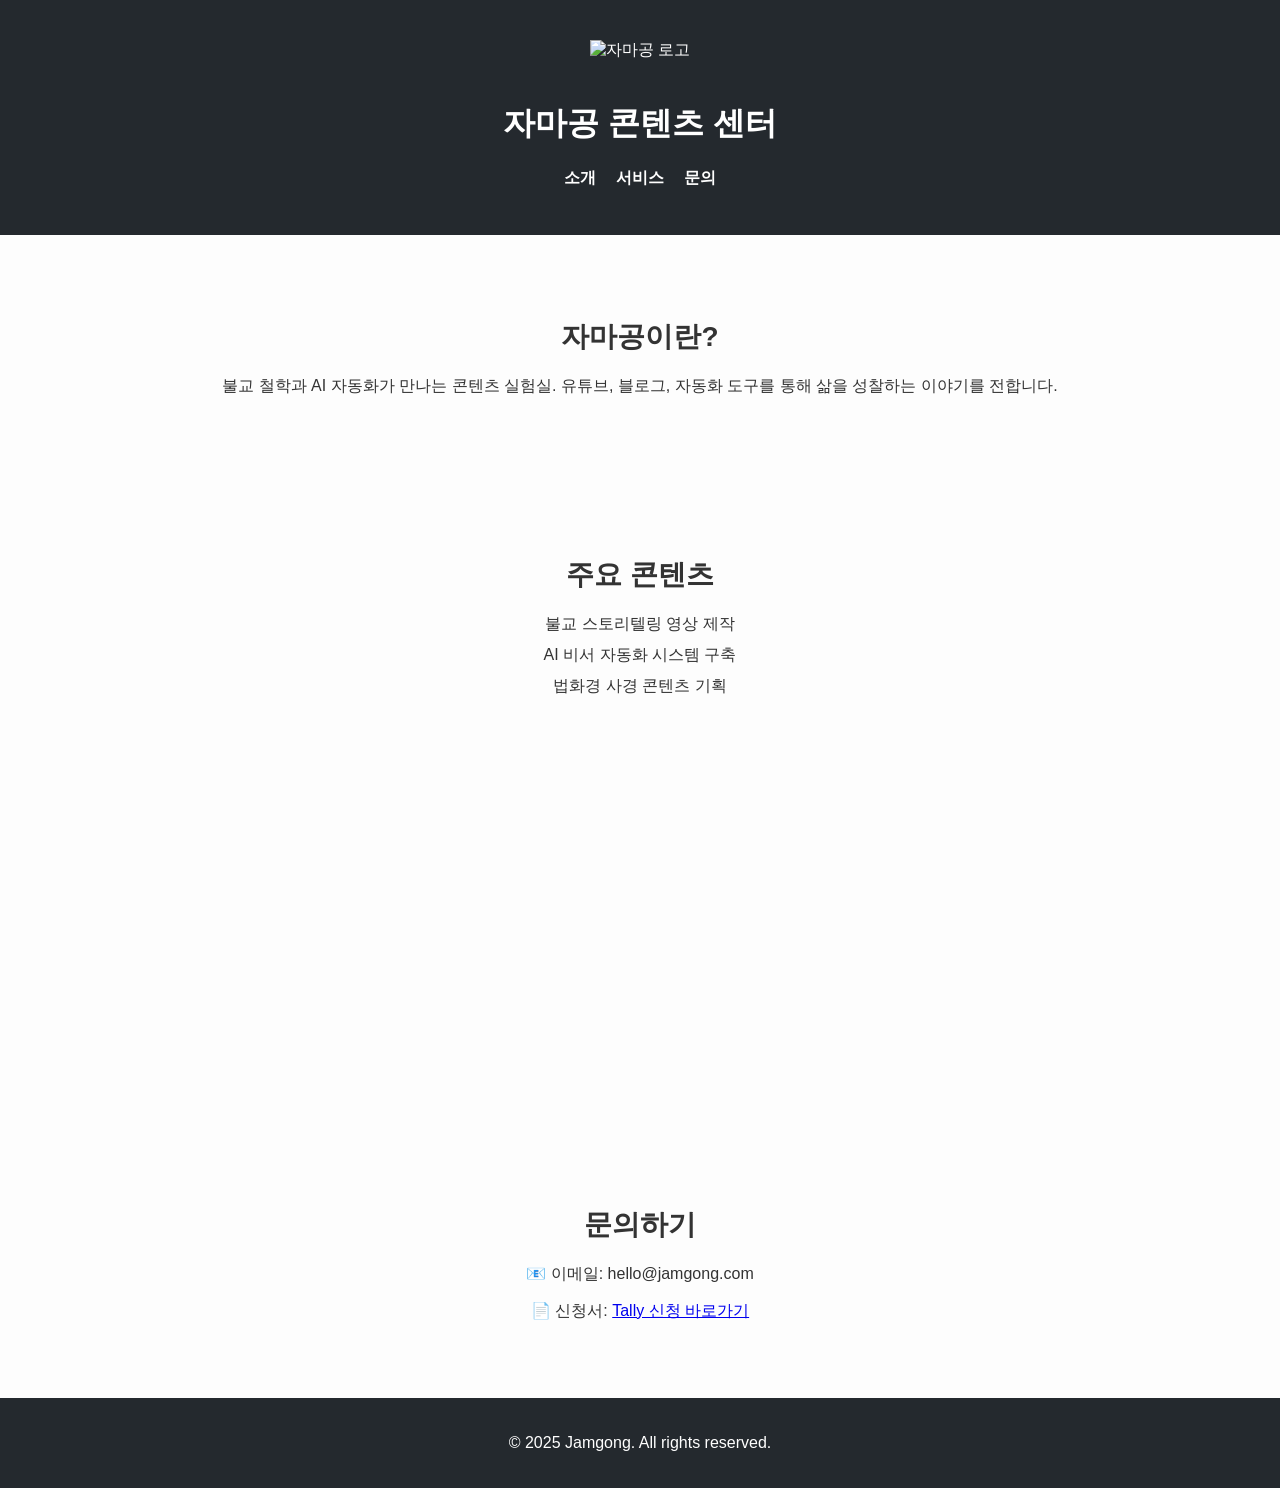
==== index.html @ b9f8e18a "Add files via upload" ====
<!DOCTYPE html>
<html lang="ko">
<head>
    <meta charset="UTF-8">
    <meta name="viewport" content="width=device-width, initial-scale=1.0">
    <title>자마공 소개 홈페이지</title>
    <style>
        body {
            font-family: 'Noto Sans KR', sans-serif;
            margin: 0;
            padding: 0;
            background-color: #fdfdfd;
            color: #333;
        }
        header {
            background-color: #24292e;
            color: white;
            padding: 20px;
            text-align: center;
        }
        nav ul {
            list-style: none;
            padding: 0;
            display: flex;
            justify-content: center;
            gap: 20px;
            margin-top: 10px;
        }
        nav a {
            color: white;
            text-decoration: none;
            font-weight: bold;
        }
        section {
            padding: 60px 20px;
            text-align: center;
        }
        section h2 {
            font-size: 28px;
            margin-bottom: 20px;
        }
        ul {
            list-style: none;
            padding: 0;
        }
        li {
            margin-bottom: 10px;
        }
        footer {
            background-color: #24292e;
            color: white;
            text-align: center;
            padding: 20px 0;
        }
        .logo {
            width: 100px;
            margin: 20px auto;
        }
        iframe {
            margin-top: 30px;
            max-width: 90%;
            border: none;
        }
    </style>
</head>
<body>
    <header>
        <img src="https://jamgong.com/assets/logo.png" alt="자마공 로고" class="logo">
        <h1>자마공 콘텐츠 센터</h1>
        <nav>
            <ul>
                <li><a href="#about">소개</a></li>
                <li><a href="#services">서비스</a></li>
                <li><a href="#contact">문의</a></li>
            </ul>
        </nav>
    </header>

    <section id="about">
        <h2>자마공이란?</h2>
        <p>불교 철학과 AI 자동화가 만나는 콘텐츠 실험실. 유튜브, 블로그, 자동화 도구를 통해 삶을 성찰하는 이야기를 전합니다.</p>
    </section>

    <section id="services">
        <h2>주요 콘텐츠</h2>
        <ul>
            <li>불교 스토리텔링 영상 제작</li>
            <li>AI 비서 자동화 시스템 구축</li>
            <li>법화경 사경 콘텐츠 기획</li>
        </ul>
        <iframe width="560" height="315" src="https://www.youtube.com/embed/PZ7lDrZFtZ0" title="자마공 소개 영상" allowfullscreen></iframe>
    </section>

    <section id="contact">
        <h2>문의하기</h2>
        <p>📧 이메일: hello@jamgong.com</p>
        <p>📄 신청서: <a href="https://tally.so/forms" target="_blank">Tally 신청 바로가기</a></p>
    </section>

    <footer>
        <p>&copy; 2025 Jamgong. All rights reserved.</p>
    </footer>
</body>
</html>
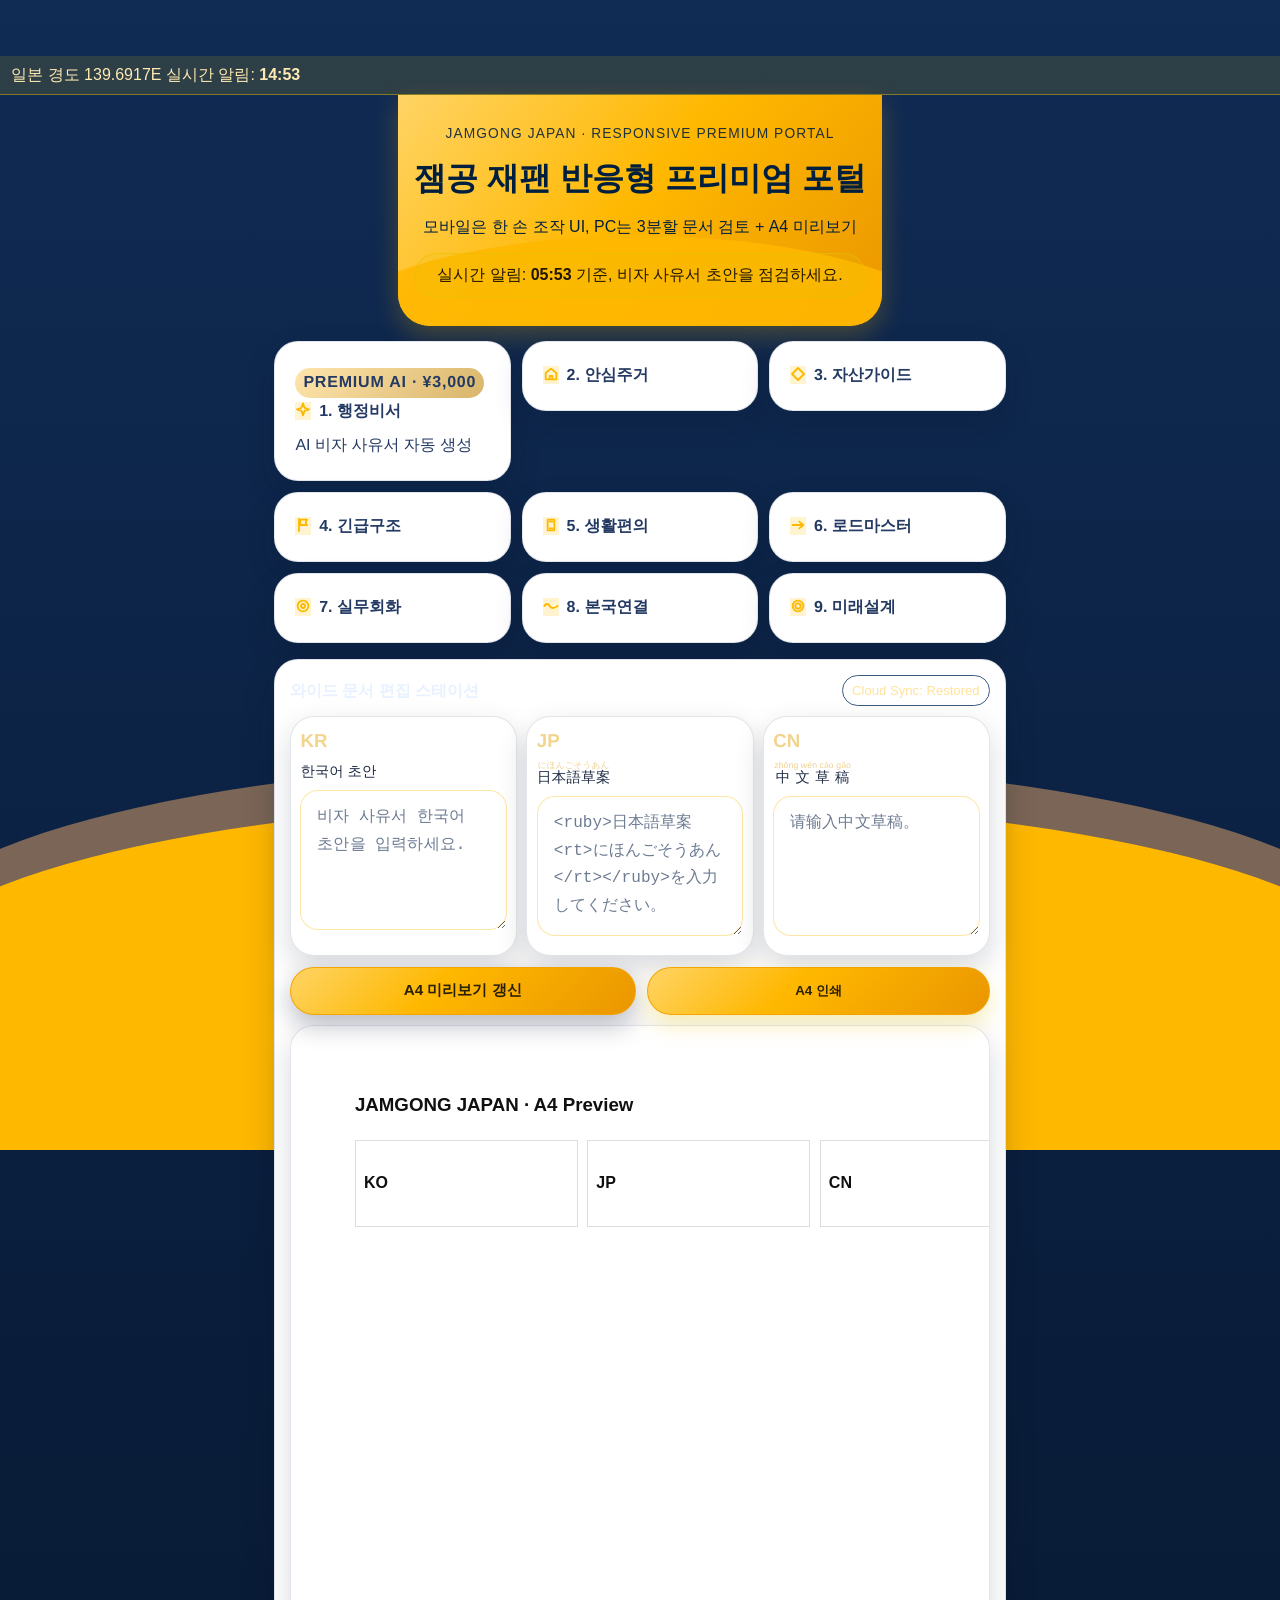
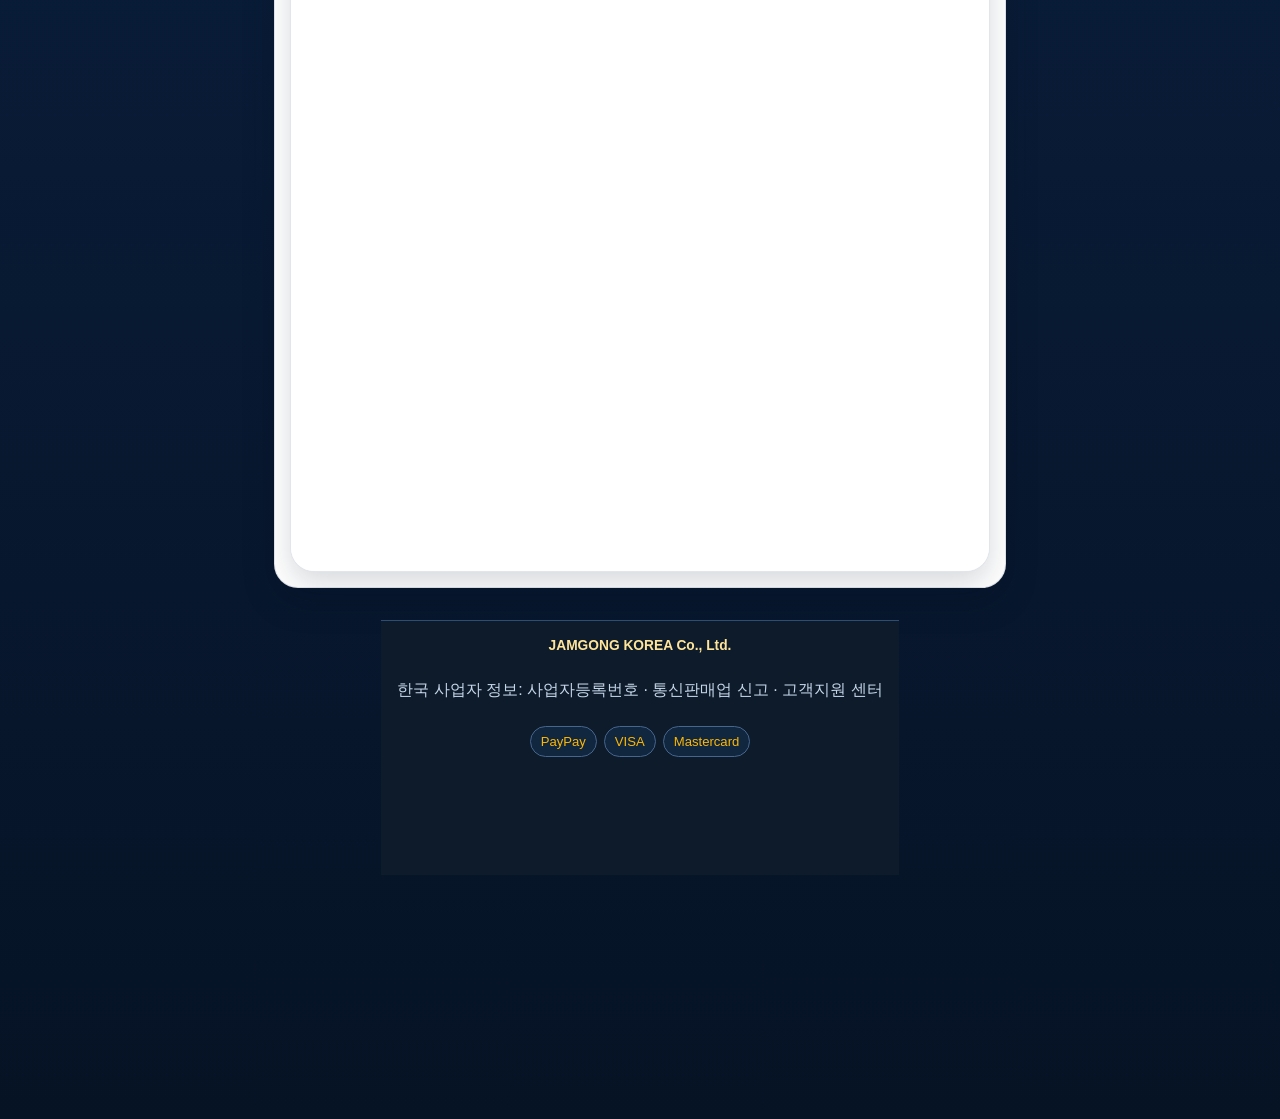
==== commit fb7df12d: "Harden Roadmaster header click layer and subtext readability" ====
--- a/index.html
+++ b/index.html
@@ -1,105 +1,146 @@
-
 <!DOCTYPE html>
 <html lang="ko">
 <head>
-    <meta charset="UTF-8">
-    <meta name="viewport" content="width=device-width, initial-scale=1.0">
-    <title>자마공 소개 홈페이지</title>
-    <style>
-        body {
-            font-family: 'Noto Sans KR', sans-serif;
-            margin: 0;
-            padding: 0;
-            background-color: #fdfdfd;
-            color: #333;
-        }
-        header {
-            background-color: #24292e;
-            color: white;
-            padding: 20px;
-            text-align: center;
-        }
-        nav ul {
-            list-style: none;
-            padding: 0;
-            display: flex;
-            justify-content: center;
-            gap: 20px;
-            margin-top: 10px;
-        }
-        nav a {
-            color: white;
-            text-decoration: none;
-            font-weight: bold;
-        }
-        section {
-            padding: 60px 20px;
-            text-align: center;
-        }
-        section h2 {
-            font-size: 28px;
-            margin-bottom: 20px;
-        }
-        ul {
-            list-style: none;
-            padding: 0;
-        }
-        li {
-            margin-bottom: 10px;
-        }
-        footer {
-            background-color: #24292e;
-            color: white;
-            text-align: center;
-            padding: 20px 0;
-        }
-        .logo {
-            width: 100px;
-            margin: 20px auto;
-        }
-        iframe {
-            margin-top: 30px;
-            max-width: 90%;
-            border: none;
-        }
-    </style>
+  <meta charset="UTF-8">
+  <meta name="viewport" content="width=device-width, initial-scale=1.0">
+  <title>잼공 재팬 | 반응형 프리미엄 포털</title>
+  <link rel="stylesheet" href="style.css">
+  <link rel="manifest" href="manifest.json">
+  <meta name="theme-color" content="#0A192F">
 </head>
-<body>
-    <header>
-        <img src="https://jamgong.com/assets/logo.png" alt="자마공 로고" class="logo">
-        <h1>자마공 콘텐츠 센터</h1>
-        <nav>
-            <ul>
-                <li><a href="#about">소개</a></li>
-                <li><a href="#services">서비스</a></li>
-                <li><a href="#contact">문의</a></li>
-            </ul>
-        </nav>
-    </header>
+<body class="lang-ko">
+  <nav class="lang-tabs" aria-label="언어 전환">
+    <button class="lang-btn active" data-set-lang="ko" type="button">한국어</button>
+    <button class="lang-btn" data-set-lang="ja" type="button">日本語</button>
+    <button class="lang-btn" data-set-lang="zh" type="button">简体中文</button>
+  </nav>
 
-    <section id="about">
-        <h2>자마공이란?</h2>
-        <p>불교 철학과 AI 자동화가 만나는 콘텐츠 실험실. 유튜브, 블로그, 자동화 도구를 통해 삶을 성찰하는 이야기를 전합니다.</p>
+  <header class="hero dashboard-hero">
+    <p class="eyebrow">JAMGONG JAPAN · RESPONSIVE PREMIUM PORTAL</p>
+    <h1>
+      <span class="lang-block ko">잼공 재팬 반응형 프리미엄 포털</span>
+      <span class="lang-block ja"><ruby>ジャムゴン<rt>じゃむごん</rt></ruby><ruby>ジャパン<rt>じゃぱん</rt></ruby><ruby>対応型<rt>たいおうがた</rt></ruby>プレミアムポータル</span>
+      <span class="lang-block zh"><ruby>匠工日本<rt>jiàng gōng rì běn</rt></ruby><ruby>响应式高级门户<rt>xiǎng yìng shì gāo jí mén hù</rt></ruby></span>
+    </h1>
+    <p class="hero-copy">
+      <span class="lang-block ko">모바일은 한 손 조작 UI, PC는 3분할 문서 검토 + A4 미리보기</span>
+      <span class="lang-block ja"><ruby>モバイル<rt>もばいる</rt></ruby>は<ruby>片手操作<rt>かたてそうさ</rt></ruby>UI、PCは3<ruby>分割検討<rt>ぶんかつけんとう</rt></ruby>+A4<ruby>表示<rt>ひょうじ</rt></ruby></span>
+      <span class="lang-block zh"><ruby>移动端单手操作<rt>yí dòng duān dān shǒu cāo zuò</rt></ruby>，PC<ruby>三栏对照<rt>sān lán duì zhào</rt></ruby>+A4<ruby>预览<rt>yù lǎn</rt></ruby></span>
+    </p>
+    <div class="oracle-strip" aria-live="polite">
+      <p class="lang-block ko">실시간 알림: <strong id="oracle-time-ko">--:--</strong> 기준, 비자 사유서 초안을 점검하세요.</p>
+      <p class="lang-block ja"><ruby>リアルタイム通知<rt>りあるたいむつうち</rt></ruby>：<strong id="oracle-time-ja">--:--</strong><ruby>時点<rt>じてん</rt></ruby>でビザ<ruby>理由書<rt>りゆうしょ</rt></ruby><ruby>草案<rt>そうあん</rt></ruby>を<ruby>点検<rt>てんけん</rt></ruby>してください。</p>
+      <p class="lang-block zh"><ruby>实时提醒<rt>shí shí tí xǐng</rt></ruby>：<strong id="oracle-time-zh">--:--</strong><ruby>时点<rt>shí diǎn</rt></ruby><ruby>检查签证说明书草稿<rt>jiǎn chá qiān zhèng shuō míng shū cǎo gǎo</rt></ruby>。</p>
+    </div>
+  </header>
+
+  <main class="dashboard-main">
+    <section class="dashboard card-grid" aria-label="9대 핵심 카테고리">
+      <a class="card-link premium-trigger" href="admin-secretary.html" data-open-modal="#index-pay-modal">
+        <article class="card premium-admin">
+          <p class="premium-badge">PREMIUM AI · ¥3,000</p>
+          <h2><span class="icon-gold" aria-hidden="true"><svg class="svg-icon" viewBox="0 0 24 24" aria-hidden="true"><path d="M12 2l2.3 6.7L21 11l-6.7 2.3L12 20l-2.3-6.7L3 11l6.7-2.3z"/></svg></span> <span class="lang-block ko">1. 행정비서</span><span class="lang-block ja">1. <ruby>行政<rt>ぎょうせい</rt></ruby><ruby>支援<rt>しえん</rt></ruby></span><span class="lang-block zh">1. <ruby>行政<rt>xíngzhèng</rt></ruby><ruby>助理<rt>zhùlǐ</rt></ruby></span></h2>
+          <p><span class="lang-block ko">AI 비자 사유서 자동 생성</span><span class="lang-block ja"><ruby>AI<rt>えーあい</rt></ruby>ビザ<ruby>理由書<rt>りゆうしょ</rt></ruby><ruby>自動作成<rt>じどうさくせい</rt></ruby></span><span class="lang-block zh"><ruby>AI签证说明书<rt>AI qiānzhèng shuōmíngshū</rt></ruby><ruby>自动生成<rt>zìdòng shēngchéng</rt></ruby></span></p>
+        </article>
+      </a>
+      <a class="card-link" href="safe-housing.html"><article class="card"><h2><span class="icon-gold" aria-hidden="true"><svg class="svg-icon" viewBox="0 0 24 24" aria-hidden="true"><path d="M4 10.5L12 4l8 6.5V20H4z"/><path d="M10 20v-5h4v5"/></svg></span> <span class="lang-block ko">2. 안심주거</span><span class="lang-block ja">2. <ruby>安心住居<rt>あんしんじゅうきょ</rt></ruby></span><span class="lang-block zh">2. <ruby>安心住房<rt>ānxīn zhùfáng</rt></ruby></span></h2></article></a>
+      <a class="card-link" href="asset-guide.html"><article class="card"><h2><span class="icon-gold" aria-hidden="true"><svg class="svg-icon" viewBox="0 0 24 24" aria-hidden="true"><path d="M12 3l9 9-9 9-9-9z"/></svg></span> <span class="lang-block ko">3. 자산가이드</span><span class="lang-block ja">3. <ruby>資産案内<rt>しさんあんない</rt></ruby></span><span class="lang-block zh">3. <ruby>资产指南<rt>zīchǎn zhǐnán</rt></ruby></span></h2></article></a>
+      <a class="card-link" href="emergency-rescue.html"><article class="card"><h2><span class="icon-gold" aria-hidden="true"><svg class="svg-icon" viewBox="0 0 24 24" aria-hidden="true"><path d="M6 3v18"/><path d="M8 4h10l-2 4 2 4H8z"/></svg></span> <span class="lang-block ko">4. 긴급구조</span><span class="lang-block ja">4. <ruby>緊急救助<rt>きんきゅうきゅうじょ</rt></ruby></span><span class="lang-block zh">4. <ruby>紧急救助<rt>jǐnjí jiùzhù</rt></ruby></span></h2></article></a>
+      <a class="card-link" href="digital-help.html"><article class="card"><h2><span class="icon-gold" aria-hidden="true"><svg class="svg-icon" viewBox="0 0 24 24" aria-hidden="true"><path d="M7 4h10v16H7z"/><path d="M10 7h4M10 17h4"/></svg></span> <span class="lang-block ko">5. 생활편의</span><span class="lang-block ja">5. <ruby>生活便利<rt>せいかつべんり</rt></ruby></span><span class="lang-block zh">5. <ruby>生活便利<rt>shēnghuó biànlì</rt></ruby></span></h2></article></a>
+      <a class="card-link" href="roadmaster.html"><article class="card"><h2><span class="icon-gold" aria-hidden="true"><svg class="svg-icon" viewBox="0 0 24 24" aria-hidden="true"><path d="M4 12h14"/><path d="M14 7l6 5-6 5"/></svg></span> <span class="lang-block ko">6. 로드마스터</span><span class="lang-block ja">6. <ruby>行動指針<rt>こうどうししん</rt></ruby></span><span class="lang-block zh">6. <ruby>路线总览<rt>lùxiàn zǒnglǎn</rt></ruby></span></h2></article></a>
+      <a class="card-link" href="practical-conversation.html"><article class="card"><h2><span class="icon-gold" aria-hidden="true"><svg class="svg-icon" viewBox="0 0 24 24" aria-hidden="true"><circle cx="12" cy="12" r="8"/><circle cx="12" cy="12" r="3"/></svg></span> <span class="lang-block ko">7. 실무회화</span><span class="lang-block ja">7. <ruby>実務会話<rt>じつむかいわ</rt></ruby></span><span class="lang-block zh">7. <ruby>实务会话<rt>shíwù huìhuà</rt></ruby></span></h2></article></a>
+      <a class="card-link" href="homeland-connect.html"><article class="card"><h2><span class="icon-gold" aria-hidden="true"><svg class="svg-icon" viewBox="0 0 24 24" aria-hidden="true"><path d="M2 12c2-4 6-4 8 0s6 4 12 0"/></svg></span> <span class="lang-block ko">8. 본국연결</span><span class="lang-block ja">8. <ruby>本国連携<rt>ほんごくれんけい</rt></ruby></span><span class="lang-block zh">8. <ruby>本国连接<rt>běnguó liánjiē</rt></ruby></span></h2></article></a>
+      <a class="card-link" href="future-planning.html"><article class="card"><h2><span class="icon-gold" aria-hidden="true"><svg class="svg-icon" viewBox="0 0 24 24" aria-hidden="true"><circle cx="12" cy="12" r="8"/><circle cx="12" cy="12" r="4"/></svg></span> <span class="lang-block ko">9. 미래설계</span><span class="lang-block ja">9. <ruby>未来設計<rt>みらいせっけい</rt></ruby></span><span class="lang-block zh">9. <ruby>未来规划<rt>wèi lái guī huà</rt></ruby></span></h2></article></a>
     </section>
 
-    <section id="services">
-        <h2>주요 콘텐츠</h2>
-        <ul>
-            <li>불교 스토리텔링 영상 제작</li>
-            <li>AI 비서 자동화 시스템 구축</li>
-            <li>법화경 사경 콘텐츠 기획</li>
-        </ul>
-        <iframe width="560" height="315" src="https://www.youtube.com/embed/PZ7lDrZFtZ0" title="자마공 소개 영상" allowfullscreen></iframe>
+    <section class="desktop-workbench" aria-label="desktop editor">
+      <div class="workbench-head">
+        <h2>
+          <span class="lang-block ko">와이드 문서 편집 스테이션</span>
+          <span class="lang-block ja"><ruby>ワイド文書編集<rt>わいどぶんしょへんしゅう</rt></ruby>ステーション</span>
+          <span class="lang-block zh"><ruby>宽屏文书编辑台<rt>kuān píng wén shū biān jí tái</rt></ruby></span>
+        </h2>
+        <div class="sync-state" id="sync-state">Cloud Sync: Standby</div>
+      </div>
+
+      <div class="tri-compare">
+        <article class="doc-pane ko-pane">
+          <h3>KR</h3>
+          <label for="doc-ko">한국어 초안</label>
+          <textarea id="doc-ko" class="doc-input" placeholder="비자 사유서 한국어 초안을 입력하세요."></textarea>
+        </article>
+        <article class="doc-pane ja-pane">
+          <h3>JP</h3>
+          <label for="doc-ja"><ruby>日本語草案<rt>にほんごそうあん</rt></ruby></label>
+          <textarea id="doc-ja" class="doc-input" placeholder="<ruby>日本語草案<rt>にほんごそうあん</rt></ruby>を入力してください。"></textarea>
+        </article>
+        <article class="doc-pane zh-pane">
+          <h3>CN</h3>
+          <label for="doc-zh"><ruby>中文草稿<rt>zhōng wén cǎo gǎo</rt></ruby></label>
+          <textarea id="doc-zh" class="doc-input" placeholder="请输入中文草稿。"></textarea>
+        </article>
+      </div>
+
+      <div class="print-controls">
+        <button class="action-btn" type="button" id="refresh-a4">A4 미리보기 갱신</button>
+        <button class="gold-cta print-btn" type="button" id="print-a4">A4 인쇄</button>
+      </div>
+
+      <section class="a4-preview-wrap">
+        <article class="a4-sheet" id="a4-preview">
+          <h3>JAMGONG JAPAN · A4 Preview</h3>
+          <div class="a4-grid">
+            <section>
+              <h4>KO</h4>
+              <p id="a4-ko"></p>
+            </section>
+            <section>
+              <h4>JP</h4>
+              <p id="a4-ja"></p>
+            </section>
+            <section>
+              <h4>CN</h4>
+              <p id="a4-zh"></p>
+            </section>
+          </div>
+        </article>
+      </section>
     </section>
+  </main>
 
-    <section id="contact">
-        <h2>문의하기</h2>
-        <p>📧 이메일: hello@jamgong.com</p>
-        <p>📄 신청서: <a href="https://tally.so/forms" target="_blank">Tally 신청 바로가기</a></p>
-    </section>
+  <div class="index-action-bar" aria-label="결제 액션 바">
+    <button class="premium-banner-btn gold-cta" type="button" data-open-modal="#index-pay-modal">
+      <span class="lang-block ko">AI 비자 사유서 자동 생성 시작</span>
+      <span class="lang-block ja"><ruby>AI<rt>えーあい</rt></ruby>ビザ<ruby>理由書<rt>りゆうしょ</rt></ruby><ruby>自動作成<rt>じどうさくせい</rt></ruby>を<ruby>開始<rt>かいし</rt></ruby></span>
+      <span class="lang-block zh"><ruby>开始AI签证说明书自动生成<rt>kāi shǐ AI qiānzhèng shuōmíngshū zìdòng shēngchéng</rt></ruby></span>
+    </button>
+  </div>
 
-    <footer>
-        <p>&copy; 2025 Jamgong. All rights reserved.</p>
-    </footer>
+  <div id="index-pay-modal" class="pay-modal" hidden>
+    <div class="pay-modal-card" role="dialog" aria-modal="true" aria-labelledby="index-pay-title">
+      <h3 id="index-pay-title">AI 비자 사유서 자동 생성 결제</h3>
+      <p>
+        <span class="lang-block ko">PayPay 또는 카드 결제로 이용할 수 있습니다.</span>
+        <span class="lang-block ja">PayPayまたはカード<ruby>決済<rt>けっさい</rt></ruby>で<ruby>利用可能<rt>りようかのう</rt></ruby>です。</span>
+        <span class="lang-block zh"><ruby>可通过PayPay或信用卡支付使用<rt>kě tōng guò PayPay huò xìnyòngkǎ zhīfù shǐyòng</rt></ruby>。</span>
+      </p>
+      <div class="payment-row"><button class="pay-btn paypay" type="button">PayPay</button><button class="pay-btn card" type="button">Credit Card</button></div>
+      <div class="action-row"><button class="action-btn" type="button" data-close-modal>닫기</button></div>
+    </div>
+  </div>
+
+  <footer class="partner-slot biz-footer">
+    <p class="biz-title">JAMGONG KOREA Co., Ltd.</p>
+    <p>
+      <span class="lang-block ko">한국 사업자 정보: 사업자등록번호 · 통신판매업 신고 · 고객지원 센터</span>
+      <span class="lang-block ja"><ruby>韓国事業者情報<rt>かんこくじぎょうしゃじょうほう</rt></ruby>：<ruby>事業者登録番号<rt>じぎょうしゃとうろくばんごう</rt></ruby>・<ruby>通信販売届出<rt>つうしんはんばいとどけで</rt></ruby>・<ruby>顧客支援<rt>こきゃくしえん</rt></ruby></span>
+      <span class="lang-block zh"><ruby>韩国企业信息<rt>hán guó qǐ yè xìn xī</rt></ruby>：<ruby>营业登记号<rt>yíng yè dēng jì hào</rt></ruby>·<ruby>电商备案<rt>diàn shāng bèi àn</rt></ruby>·<ruby>客服中心<rt>kè fú zhōng xīn</rt></ruby></span>
+    </p>
+    <div class="payment-logos" aria-label="global payments">
+      <span>PayPay</span><span>VISA</span><span>Mastercard</span>
+    </div>
+  </footer>
+
+  <script src="app.js"></script>
 </body>
 </html>
--- a/style.css
+++ b/style.css
@@ -0,0 +1,2362 @@
+:root {
+  --bg: #071423;
+  --surface: #0f2238;
+  --line: #284565;
+  --text: #e7f1ff;
+  --muted: #b4c7de;
+  --brand: #133a60;
+  --brand-2: #0d2945;
+  --danger: #d86b6b;
+  --gold: #d8b56a;
+  --gold-2: #8e6a2f;
+}
+
+* { box-sizing: border-box; }
+
+body {
+  margin: 0;
+  font-family: "Noto Sans KR", "Noto Sans JP", "Noto Sans SC", sans-serif;
+  font-size: 16px;
+  color: var(--text);
+  background: var(--bg);
+  line-height: 1.65;
+  padding-top: 56px;
+  padding-bottom: 244px;
+}
+
+.lang-tabs {
+  position: fixed;
+  top: 0;
+  left: 0;
+  right: 0;
+  z-index: 20;
+  display: grid;
+  grid-template-columns: repeat(3, 1fr);
+  background: #081423;
+  border-bottom: 1px solid #27415e;
+}
+
+.lang-btn {
+  border: 0;
+  background: transparent;
+  color: #c9d7ea;
+  font-size: 14px;
+  padding: 12px 6px;
+  white-space: nowrap;
+}
+
+.lang-btn.active {
+  color: #fff;
+  background: #1b4f7d;
+  font-weight: 700;
+}
+
+.hero {
+  background: linear-gradient(135deg, #06111f, #102943 65%, #21476f);
+  color: #fff;
+  padding: 1.8rem 1rem;
+  text-align: center;
+}
+
+.eyebrow { margin: 0; font-size: 0.86rem; letter-spacing: 0.08em; opacity: 0.88; }
+.hero h1 { margin: 0.35rem 0 0.55rem; font-size: clamp(1.3rem, 5vw, 2rem); }
+.hero-copy { margin: 0 auto; max-width: 980px; }
+
+main { max-width: 1100px; margin: 0 auto; padding: 0.9rem; }
+
+.principles,
+.card {
+  border: 1px solid var(--line);
+  border-radius: 14px;
+  background: var(--surface);
+}
+
+.principles { padding: 1rem; margin-bottom: 0.8rem; }
+.principles h2 { margin-top: 0; font-size: 1.08rem; }
+
+.dashboard {
+  display: grid;
+  gap: 0.75rem;
+  grid-template-columns: repeat(2, minmax(0, 1fr));
+}
+
+@media (max-width: 700px) {
+  .dashboard { grid-template-columns: 1fr; }
+}
+
+.card-link { text-decoration: none; color: inherit; }
+.card { padding: 1rem; }
+.card h3 { margin: 0 0 0.2rem; font-size: 1rem; color: var(--brand); }
+.card p { margin: 0; color: var(--muted); }
+
+.card-interactive { transition: transform 0.14s ease, box-shadow 0.14s ease, border-color 0.14s ease; }
+.card-link:hover .card-interactive,
+.card-link:focus-visible .card-interactive {
+  transform: translateY(-2px);
+  border-color: #94b7dd;
+  box-shadow: 0 8px 20px rgba(14, 43, 70, 0.14);
+}
+
+.emergency { border-color: #e6b9b9; background: #fff8f8; }
+.emergency h3 { color: var(--danger); }
+
+.back-link {
+  display: inline-block;
+  margin-bottom: 0.55rem;
+  text-decoration: none;
+  color: var(--brand);
+  font-weight: 700;
+}
+
+.table-wrap { overflow-x: auto; }
+.fact-table {
+  width: 100%;
+  min-width: 760px;
+  border-collapse: collapse;
+  background: #0d1d30;
+}
+.fact-table th,
+.fact-table td {
+  border: 1px solid var(--line);
+  text-align: left;
+  vertical-align: top;
+  padding: 0.62rem;
+  font-size: 0.95rem;
+}
+.fact-table th { background: #153253; color: #f3f8ff; }
+.compare-table td:first-child { white-space: nowrap; font-weight: 700; color: #f4d796; }
+.compare-table td ruby { font-size: 0.98em; }
+
+body.lang-ko .col-ja,
+body.lang-ko .col-zh,
+body.lang-ja .col-ko,
+body.lang-ja .col-zh,
+body.lang-zh .col-ko,
+body.lang-zh .col-ja { display: none; }
+
+.muted { color: var(--muted); font-size: 0.95rem; }
+.steps { margin: 0; padding-left: 1.2rem; }
+.steps li { margin-bottom: 0.45rem; }
+
+.action-row { display: flex; flex-wrap: wrap; gap: 0.5rem; margin-top: 0.5rem; }
+
+
+#jmgong-japan-app { margin-bottom: 0.8rem; }
+
+.status-panel {
+  margin-top: 0.55rem;
+  border: 1px solid #4c6484;
+  border-radius: 12px;
+  background: #0f2238;
+  padding: 0.5rem 0.55rem;
+}
+.status-line { margin: 0; color: #f4d796; font-size: 0.92rem; }
+.status-line strong { color: #ffe9b8; }
+.status-panel .status-line[data-lang="ja"],
+.status-panel .status-line[data-lang="zh"] { display: none; }
+body.lang-ja .status-panel .status-line[data-lang="ko"],
+body.lang-ja .status-panel .status-line[data-lang="zh"],
+body.lang-zh .status-panel .status-line[data-lang="ko"],
+body.lang-zh .status-panel .status-line[data-lang="ja"] { display: none; }
+body.lang-ja .status-panel .status-line[data-lang="ja"],
+body.lang-zh .status-panel .status-line[data-lang="zh"] { display: block; }
+
+.dash-icon {
+  display: inline-flex;
+  width: 1.1rem;
+  justify-content: center;
+  color: #f0d08e;
+  margin-right: 0.16rem;
+}
+
+.lang-selector { display: grid; grid-template-columns: repeat(3, 1fr); gap: 0.45rem; }
+.oracle-alert {
+  margin-top: 0.65rem;
+  border: 1px solid #2f4f73;
+  border-radius: 12px;
+  background: #0d2238;
+  padding: 0.55rem;
+  font-size: 16px;
+}
+.oracle-alert p { margin: 0; }
+.premium-tool {
+  margin-top: 0.65rem;
+  border: 1px solid var(--gold);
+  border-radius: 12px;
+  background: linear-gradient(135deg, rgba(216,181,106,0.18), rgba(142,106,47,0.26));
+  padding: 0.7rem;
+  box-shadow: 0 8px 24px rgba(6, 11, 19, 0.35);
+}
+.premium-tool h3 { margin: 0 0 0.2rem; color: #ffe3aa; }
+.premium-tool span { color: #f4d796; font-weight: 700; }
+.menu-grid { min-height: 4px; }
+#jmgong-japan-app .premium-tool + .premium-tool { margin-top: 0.45rem; }
+
+.pinyin-top {
+  display: block;
+  font-size: 0.66rem;
+  letter-spacing: 0.02em;
+  color: #f0d08e;
+  line-height: 1.1;
+}
+
+.premium-tool { cursor: pointer; }
+
+.pay-modal {
+  position: fixed;
+  inset: 0;
+  z-index: 40;
+  background: rgba(6, 19, 34, 0.56);
+  display: grid;
+  place-items: center;
+  padding: 1rem;
+}
+.pay-modal[hidden] { display: none; }
+.pay-modal-card {
+  width: min(460px, 100%);
+  background: #0f2339;
+  border: 1px solid #355679;
+  border-radius: 14px;
+  padding: 0.85rem;
+}
+.pay-modal-card h3 { margin: 0 0 0.35rem; }
+.speak-btn,
+.action-btn {
+  border: 1px solid #2a5d8e;
+  background: var(--brand);
+  color: #fff;
+  border-radius: 10px;
+  padding: 0.6rem 0.8rem;
+  font-size: 0.95rem;
+}
+.speak-btn:hover,
+.action-btn:hover { background: var(--brand-2); }
+
+.speech-status { margin: 0.45rem 0 0; font-size: 0.92rem; color: #8ad0a2; }
+
+
+.furigana-guide {
+  margin-top: 0.9rem;
+  border: 1px solid #d4dff0;
+  border-radius: 12px;
+  background: #11263d;
+  padding: 0.75rem;
+}
+
+ruby rt {
+  font-size: 0.72em;
+  color: #f0d08e;
+}
+
+.calc-box {
+  margin-top: 0.9rem;
+  border: 1px solid #bcd1ea;
+  border-radius: 12px;
+  background: #12263d;
+  padding: 0.75rem;
+}
+.input-mini {
+  border: 1px solid #8faed0;
+  border-radius: 10px;
+  padding: 0.58rem 0.65rem;
+  min-width: 165px;
+  font-size: 16px;
+}
+
+.premium-card {
+  margin-top: 0.9rem;
+  border: 1px solid var(--gold);
+  border-radius: 12px;
+  background: linear-gradient(135deg, rgba(216,181,106,0.14), rgba(16,34,56,0.95));
+  padding: 0.85rem;
+}
+.premium-badge {
+  display: inline-block;
+  font-size: 0.78rem;
+  font-weight: 700;
+  color: #102238;
+  background: linear-gradient(135deg, #ffe5ad, #d8b56a);
+  border-radius: 999px;
+  padding: 0.14rem 0.5rem;
+}
+.premium-card h3 { margin: 0.45rem 0; color: #ffe3aa; }
+.premium-list { margin: 0.35rem 0 0.7rem; padding-left: 1.1rem; }
+.premium-price { margin: 0.35rem 0 0.55rem; font-weight: 700; color: #ffdf9c; }
+.cta-btn {
+  border: 1px solid #d8b56a;
+  background: linear-gradient(135deg, #b6893f, #7a5828);
+  color: #fffbe9;
+  border-radius: 10px;
+  padding: 0.58rem 0.78rem;
+  font-size: 0.92rem;
+}
+.cta-btn.secondary { background: #102844; color: #f0d08e; border-color: #d8b56a; }
+.lock-note { margin: 0.45rem 0 0; font-size: 0.85rem; color: #7a2e00; }
+
+.revenue-grid {
+  display: grid;
+  gap: 0.55rem;
+}
+.revenue-item {
+  border: 1px solid #d6e3f2;
+  border-radius: 12px;
+  background: #f8fbff;
+  padding: 0.7rem;
+}
+.revenue-item h3 { margin: 0 0 0.3rem; color: #173f63; font-size: 1rem; }
+
+.timeline-grid { display: grid; gap: 0.55rem; }
+.timeline-item { border: 1px solid #2a4768; border-radius: 12px; background: #0f2339; padding: 0.7rem; }
+.timeline-item h3 { margin: 0 0 0.35rem; color: #f1d79c; }
+
+.partner-banner {
+  margin-top: 0.8rem;
+  border: 1px solid #2e4d6e;
+  border-radius: 12px;
+  background: #0f2237;
+  padding: 0.7rem;
+}
+.partner-banner p { margin: 0.35rem 0 0; }
+
+
+.index-action-bar {
+  position: fixed;
+  left: 50%;
+  transform: translateX(-50%);
+  bottom: 56px;
+  z-index: 22;
+  width: min(760px, calc(100% - 1rem));
+  border: 1px solid #486888;
+  border-radius: 14px;
+  background: linear-gradient(135deg, rgba(8,26,44,0.96), rgba(24,45,69,0.96));
+  box-shadow: 0 10px 30px rgba(0,0,0,0.35);
+  padding: 0.5rem;
+}
+.premium-banner-btn {
+  width: 100%;
+  border: 1px solid #d8b56a;
+  border-radius: 12px;
+  background: linear-gradient(135deg, #c5974b, #7f5a29);
+  color: #fff6e2;
+  font-size: 0.93rem;
+  font-weight: 700;
+  padding: 0.56rem 0.62rem;
+}
+.index-action-bar .payment-row { margin-top: 0.45rem; }
+.index-action-bar .pay-btn { flex: 1; }
+
+@media (min-width: 901px) {
+  .index-action-bar { display: none; }
+}
+
+.command-note {
+  margin: 0;
+  padding: 0.6rem;
+  border-radius: 10px;
+  border: 1px solid #2f4f73;
+  background: #0d2238;
+  color: #d6e8ff;
+}
+
+.payment-sticky {
+  position: fixed;
+  left: 50%;
+  transform: translateX(-50%);
+  bottom: 112px;
+  z-index: 21;
+  display: flex;
+  gap: 0.45rem;
+  width: min(700px, calc(100% - 1rem));
+  padding: 0.5rem;
+  border-radius: 12px;
+  border: 1px solid #3a5878;
+  background: linear-gradient(135deg, rgba(10,27,45,0.96), rgba(32,54,80,0.96));
+  box-shadow: 0 10px 28px rgba(0,0,0,0.35);
+}
+.payment-sticky .pay-btn { flex: 1; }
+
+@media (min-width: 901px) {
+  .payment-sticky { display: none; }
+}
+
+.free-note {
+  margin: 0.3rem 0 0.7rem;
+  padding: 0.45rem 0.55rem;
+  border-radius: 10px;
+  border: 1px solid #b7d6f6;
+  background: #edf6ff;
+  color: #1b4a74;
+  font-size: 0.9rem;
+}
+
+.preview-box {
+  border: 1px dashed #d1ab63;
+  background: #12263d;
+  border-radius: 10px;
+  padding: 0.55rem;
+  color: #f4db9c;
+}
+.preview-box p { margin: 0.3rem 0 0; font-size: 0.9rem; }
+
+.payment-row {
+  display: flex;
+  flex-wrap: wrap;
+  gap: 0.45rem;
+  margin-top: 0.55rem;
+}
+
+.pay-btn {
+  border: 1px solid #1a1a1a;
+  border-radius: 10px;
+  padding: 0.55rem 0.72rem;
+  font-size: 0.9rem;
+  background: #12263d;
+}
+
+.pay-btn.paypay {
+  border-color: #ff4b7a;
+  color: #ff4b7a;
+  font-weight: 700;
+  background: #140913;
+}
+
+.pay-btn.card {
+  border-color: #d8b56a;
+  color: #d8b56a;
+  font-weight: 700;
+  background: #0f2135;
+}
+.survival-box { border: 1px solid var(--line); border-radius: 12px; background: #12263d; padding: 0.8rem; margin-top: 0.7rem; }
+.survival-line { margin: 0 0 0.4rem; }
+.large-text { font-size: 1.28rem; line-height: 1.8; }
+
+.kanji-list { margin: 0; display: flex; flex-wrap: wrap; gap: 0.45rem; }
+.kanji-tip {
+  position: relative;
+  display: inline-flex;
+  align-items: center;
+  justify-content: center;
+  width: 44px;
+  height: 44px;
+  border: 1px solid #bfd0e4;
+  border-radius: 10px;
+  background: #f6fafe;
+  color: #123a5f;
+  font-size: 1.2rem;
+  font-weight: 700;
+}
+.kanji-tip::after {
+  content: attr(data-meaning);
+  position: absolute;
+  left: 50%;
+  bottom: calc(100% + 8px);
+  transform: translateX(-50%);
+  white-space: nowrap;
+  background: #0b2238;
+  color: #fff;
+  font-size: 0.78rem;
+  border-radius: 6px;
+  padding: 0.26rem 0.4rem;
+  opacity: 0;
+  pointer-events: none;
+}
+.kanji-tip:hover::after,
+.kanji-tip:focus-visible::after { opacity: 1; }
+
+.image-tooltip-demo {
+  position: relative;
+  border: 1px solid var(--line);
+  border-radius: 12px;
+  background: #12263d;
+  padding: 0.6rem;
+}
+.mock-doc {
+  height: 190px;
+  border-radius: 8px;
+  background: linear-gradient(180deg, #f7fafc, #edf3fa);
+  border: 1px dashed #bfcfe3;
+}
+.overlay-tip {
+  position: absolute;
+  background: rgba(15, 76, 129, 0.92);
+  color: #fff;
+  font-size: 0.8rem;
+  padding: 0.2rem 0.45rem;
+  border-radius: 8px;
+}
+.tip-a { top: 24px; left: 18px; }
+.tip-b { top: 80px; right: 18px; }
+.tip-c { bottom: 22px; left: 34px; }
+
+
+.sticky-actions {
+  position: fixed;
+  left: 50%;
+  transform: translateX(-50%);
+  bottom: 56px;
+  z-index: 19;
+  display: flex;
+  gap: 0.5rem;
+  width: min(700px, calc(100% - 1rem));
+  padding: 0.55rem;
+  border: 1px solid #b8cbe1;
+  border-radius: 14px;
+  background: rgba(255, 255, 255, 0.96);
+  box-shadow: 0 8px 24px rgba(15, 40, 66, 0.2);
+  backdrop-filter: blur(4px);
+}
+
+.sticky-actions .action-btn,
+.sticky-actions .speak-btn {
+  flex: 1;
+  min-width: 0;
+  font-size: 0.92rem;
+  padding: 0.58rem 0.4rem;
+}
+
+@media (min-width: 901px) {
+  .sticky-actions {
+    display: none;
+  }
+}
+
+.mobile-bottom-nav {
+  position: fixed;
+  left: 0;
+  right: 0;
+  bottom: 0;
+  z-index: 20;
+  display: grid;
+  grid-template-columns: repeat(3, 1fr);
+  background: #0f2136;
+  border-top: 1px solid #203149;
+}
+.mobile-bottom-nav a {
+  text-decoration: none;
+  color: #d6e4f3;
+  text-align: center;
+  padding: 10px 6px;
+  font-size: 0.86rem;
+}
+
+footer {
+  margin-top: 0.8rem;
+  background: #0e1b2a;
+  color: #d4dfef;
+  text-align: center;
+  padding: 0.8rem;
+  font-size: 0.86rem;
+}
+
+
+/* Dashboard refresh */
+.dashboard-hero,
+.dashboard-main,
+.partner-slot,
+.index-action-bar {
+  max-width: 720px;
+  margin-left: auto;
+  margin-right: auto;
+}
+
+.dashboard-main { padding-bottom: 1rem; }
+
+.lang-block { display: none; font-size: 16px; line-height: 1.75; }
+body.lang-ko .lang-block.ko,
+body.lang-ja .lang-block.ja,
+body.lang-zh .lang-block.zh { display: inline; }
+
+.hero h1 .lang-block { font-size: clamp(1.4rem, 4.6vw, 2rem); line-height: 1.4; }
+.hero-copy .lang-block { display: none; }
+body.lang-ko .hero-copy .lang-block.ko,
+body.lang-ja .hero-copy .lang-block.ja,
+body.lang-zh .hero-copy .lang-block.zh { display: inline; }
+
+.card-grid {
+  grid-template-columns: repeat(2, minmax(0, 1fr));
+  gap: 0.7rem;
+}
+
+.card h2 { margin: 0; font-size: 1.05rem; color: #e7f1ff; }
+.card p { margin-top: 0.45rem; font-size: 16px; }
+
+.premium-admin {
+  border: 1px solid #d8b56a;
+  background: radial-gradient(circle at 18% 0%, rgba(216,181,106,0.25), #11253c 55%);
+  box-shadow: 0 0 0 1px rgba(255, 225, 157, 0.35), 0 0 24px rgba(216, 181, 106, 0.28);
+}
+
+.premium-badge {
+  margin: 0 0 0.35rem;
+  color: #ffe5ad;
+  font-weight: 700;
+  letter-spacing: 0.06em;
+  font-size: 0.78rem;
+}
+
+.partner-slot {
+  border-top: 1px solid #284565;
+  padding: 0.8rem 1rem 6.8rem;
+  color: #c6d6ea;
+}
+
+@media (max-width: 700px) {
+  .card-grid { grid-template-columns: 1fr; }
+}
+
+/* Premium dashboard v2 */
+.dashboard-hero,
+.dashboard-main,
+.partner-slot,
+.index-action-bar {
+  max-width: 760px;
+  margin-left: auto;
+  margin-right: auto;
+}
+
+.lang-block { display: none; }
+body.lang-ko .lang-block.ko,
+body.lang-ja .lang-block.ja,
+body.lang-zh .lang-block.zh { display: inline; }
+
+.hero-copy .lang-block,
+.oracle-strip .lang-block,
+.card h2 .lang-block,
+.card p .lang-block,
+.premium-banner-btn .lang-block,
+.partner-slot .lang-block,
+.pay-modal .lang-block,
+.sos-card .lang-block { font-size: 16px; line-height: 1.75; }
+
+.oracle-strip {
+  margin-top: 0.75rem;
+  border: 1px solid rgba(216, 181, 106, 0.6);
+  border-radius: 999px;
+  background: rgba(216, 181, 106, 0.16);
+  overflow: hidden;
+  padding: 0.45rem 0.8rem;
+}
+.oracle-strip p {
+  margin: 0;
+  color: #ffe5ad;
+  white-space: nowrap;
+  animation: ticker 11s linear infinite;
+}
+
+@keyframes ticker {
+  from { transform: translateX(4%); }
+  to { transform: translateX(-8%); }
+}
+
+.card-grid {
+  grid-template-columns: repeat(2, minmax(0, 1fr));
+  gap: 0.7rem;
+}
+
+.card h2 { margin: 0; color: #eaf2ff; font-size: 1.02rem; }
+.card p { margin: 0.38rem 0 0; }
+
+.premium-admin {
+  border-color: #f0cf87;
+  background: radial-gradient(circle at 12% 2%, rgba(216,181,106,0.35), #112a45 62%);
+  box-shadow: 0 0 0 1px rgba(255, 225, 157, 0.45), 0 0 30px rgba(216,181,106,0.28);
+}
+.premium-badge { margin: 0 0 0.35rem; color: #ffeabf; font-weight: 700; letter-spacing: 0.05em; }
+
+.index-action-bar {
+  position: fixed;
+  left: 50%;
+  transform: translateX(-50%);
+  bottom: 0.8rem;
+  z-index: 32;
+  width: min(760px, calc(100% - 1rem));
+  padding: 0.5rem;
+  background: rgba(10, 25, 47, 0.95);
+  border: 1px solid #2f4f73;
+  border-radius: 14px;
+}
+
+.gold-cta {
+  width: 100%;
+  border: 0;
+  border-radius: 12px;
+  padding: 0.72rem;
+  font-weight: 700;
+  color: #1b1504;
+  background: linear-gradient(135deg, #f4d48d, #d8b56a, #ffe6b0);
+}
+
+.sos-fab {
+  position: fixed;
+  right: 0.9rem;
+  bottom: 5.8rem;
+  z-index: 33;
+  width: 58px;
+  height: 58px;
+  border: 0;
+  border-radius: 50%;
+  background: #c93434;
+  color: #fff;
+  font-size: 1rem;
+  font-weight: 800;
+  box-shadow: 0 10px 20px rgba(0, 0, 0, 0.4);
+}
+
+.sos-panel { width: min(560px, 100%); max-height: 92vh; overflow: auto; }
+.sos-card {
+  border: 1px solid #355679;
+  border-radius: 12px;
+  background: #11253e;
+  padding: 0.65rem;
+  margin-bottom: 0.65rem;
+}
+.sos-card h4 { margin: 0 0 0.32rem; color: #ffd896; }
+
+.partner-slot {
+  margin-top: 1rem;
+  border-top: 1px solid #284565;
+  padding: 0.9rem 1rem 7rem;
+}
+
+@media (max-width: 700px) {
+  .card-grid { grid-template-columns: 1fr; }
+}
+
+/* Premium dashboard v3 */
+:root {
+  --midnight: #0a192f;
+  --soft-gold: #e5c100;
+}
+
+body { background: var(--midnight); }
+
+.icon-gold { color: var(--soft-gold); margin-right: 0.2rem; }
+
+.oracle-strip {
+  border-color: rgba(229, 193, 0, 0.55);
+  background: rgba(229, 193, 0, 0.15);
+}
+.oracle-strip strong { color: #ffefab; }
+
+.gold-cta {
+  background: linear-gradient(135deg, #f6dd8c, #e5c100, #ffe9a8);
+  color: #231a00;
+  box-shadow: 0 10px 22px rgba(229, 193, 0, 0.28);
+}
+
+.biz-footer {
+  border-top: 1px solid #2c4d74;
+  padding-bottom: 7.4rem;
+}
+
+.biz-title {
+  margin: 0 0 0.3rem;
+  color: #ffe49a;
+  font-weight: 700;
+}
+
+.payment-logos {
+  margin-top: 0.5rem;
+  display: flex;
+  gap: 0.45rem;
+  justify-content: center;
+  flex-wrap: wrap;
+}
+.payment-logos span {
+  border: 1px solid #46668e;
+  border-radius: 999px;
+  background: #11263f;
+  color: #dce9f8;
+  padding: 0.22rem 0.62rem;
+  font-size: 0.82rem;
+}
+
+/* Responsive premium portal v4 */
+.desktop-workbench {
+  margin-top: 1rem;
+  border: 1px solid #2f4f73;
+  border-radius: 14px;
+  background: #0d2238;
+  padding: 0.9rem;
+}
+
+.workbench-head {
+  display: flex;
+  align-items: center;
+  justify-content: space-between;
+  gap: 0.6rem;
+  margin-bottom: 0.6rem;
+}
+.workbench-head h2 { margin: 0; font-size: 1.05rem; }
+.sync-state {
+  border: 1px solid #3b5b80;
+  border-radius: 999px;
+  padding: 0.24rem 0.6rem;
+  color: #ffe39b;
+  font-size: 0.82rem;
+}
+
+.tri-compare {
+  display: grid;
+  grid-template-columns: 1fr;
+  gap: 0.55rem;
+}
+.doc-pane {
+  border: 1px solid #355679;
+  border-radius: 12px;
+  background: #11263f;
+  padding: 0.6rem;
+}
+.doc-pane h3 { margin: 0 0 0.25rem; color: #f2d48d; }
+.doc-pane label { display: block; margin-bottom: 0.3rem; font-size: 0.9rem; }
+.doc-input {
+  width: 100%;
+  min-height: 140px;
+  border: 1px solid #486a92;
+  border-radius: 10px;
+  background: #0a1a2d;
+  color: #e7f1ff;
+  font-size: 16px;
+  line-height: 1.7;
+  padding: 0.55rem;
+  resize: vertical;
+}
+
+.print-controls {
+  display: flex;
+  gap: 0.5rem;
+  margin-top: 0.7rem;
+  margin-bottom: 0.65rem;
+}
+.print-btn { min-width: 120px; }
+
+.a4-preview-wrap {
+  overflow-x: auto;
+  border: 1px solid #355679;
+  border-radius: 12px;
+  background: #11263f;
+  padding: 0.7rem;
+}
+.a4-sheet {
+  width: 210mm;
+  min-height: 297mm;
+  background: #fff;
+  color: #101010;
+  margin: 0 auto;
+  padding: 14mm;
+}
+.a4-sheet h3 { margin-top: 0; }
+.a4-grid {
+  display: grid;
+  grid-template-columns: 1fr;
+  gap: 0.6rem;
+}
+.a4-grid section { border: 1px solid #ddd; padding: 0.5rem; }
+.a4-grid p { white-space: pre-wrap; line-height: 1.55; }
+
+@media (min-width: 1024px) {
+  .tri-compare { grid-template-columns: repeat(3, 1fr); }
+  .a4-grid { grid-template-columns: repeat(3, 1fr); }
+  .lang-tabs { display: none; }
+}
+
+@media print {
+  body { background: #fff; color: #111; padding: 0; }
+  .lang-tabs,
+  .hero,
+  .dashboard,
+  .index-action-bar,
+  .partner-slot,
+  .print-controls,
+  .sync-state { display: none !important; }
+  .desktop-workbench { border: 0; padding: 0; margin: 0; background: transparent; }
+  .a4-preview-wrap { border: 0; padding: 0; background: transparent; overflow: visible; }
+  .a4-sheet { width: 210mm; min-height: 297mm; margin: 0; box-shadow: none; }
+}
+
+.global-japan-alert {
+  border-bottom: 1px solid rgba(229, 193, 0, 0.45);
+  background: rgba(229, 193, 0, 0.14);
+  color: #ffeab1;
+  padding: 0.35rem 0.7rem;
+  font-size: 16px;
+}
+.global-japan-alert p { margin: 0; }
+
+.svg-icon {
+  width: 1rem;
+  height: 1rem;
+  stroke: currentColor;
+  fill: none;
+  stroke-width: 1.8;
+  stroke-linecap: round;
+  stroke-linejoin: round;
+  vertical-align: -0.12rem;
+}
+.svg-icon path,
+.svg-icon circle { vector-effect: non-scaling-stroke; }
+
+.coming-soon-banner {
+  margin-top: 0.8rem;
+  border: 1px solid #E5C100;
+  border-radius: 12px;
+  background: #0A192F;
+  padding: 0.8rem;
+}
+.coming-soon-banner h2,
+.coming-soon-banner p {
+  margin: 0 0 0.35rem;
+}
+.coming-soon-banner h2:last-child,
+.coming-soon-banner p:last-child { margin-bottom: 0; }
+.coming-label {
+  display: inline-block;
+  margin-left: 0.35rem;
+  font-size: 0.78em;
+  color: #ffe9ad;
+}
+
+
+/* Premium polish: depth, spacing, typography, motion */
+.principles,
+.card,
+.premium-card,
+.pay-modal-card,
+.coming-soon-banner {
+  box-shadow: 0 4px 20px rgba(0, 0, 0, 0.3);
+  padding: 20px;
+}
+
+ruby rt {
+  font-size: 0.6em;
+}
+
+.gold-cta,
+.cta-btn,
+.premium-banner-btn {
+  background-image: linear-gradient(135deg, #f7e2a6 0%, #e5c100 35%, #c6941a 58%, #ffe9b3 100%);
+  color: #2b2104;
+}
+
+.biz-footer {
+  display: flex;
+  flex-direction: column;
+  align-items: center;
+  justify-content: center;
+  text-align: center;
+}
+
+.biz-footer p,
+.biz-footer .payment-logos {
+  width: 100%;
+  text-align: center;
+  justify-content: center;
+}
+
+.fade-in-target {
+  opacity: 0;
+  transform: translateY(12px);
+  transition: opacity 0.55s ease, transform 0.55s ease;
+}
+
+.fade-in-target.is-visible {
+  opacity: 1;
+  transform: translateY(0);
+}
+
+/* Layout/safety polish */
+body {
+  min-height: 100vh;
+  display: flex;
+  flex-direction: column;
+}
+
+main,
+.dashboard-main {
+  flex: 1;
+}
+
+.dashboard .card {
+  border-color: rgba(229, 193, 0, 0.2);
+  padding: 20px;
+}
+
+.lang-block,
+.card,
+.principles,
+.coming-soon-banner {
+  line-height: 1.6;
+}
+
+.coming-soon-banner {
+  text-align: center;
+  align-items: center;
+  justify-content: center;
+}
+
+/* Design innovation pass (image-inspired) */
+:root {
+  --vivid-yellow: #FFB800;
+}
+
+body {
+  background:
+    radial-gradient(1200px 320px at 10% -8%, rgba(255, 184, 0, 0.95) 0 22%, rgba(255, 184, 0, 0) 23%),
+    radial-gradient(900px 220px at 88% -4%, rgba(255, 184, 0, 0.75) 0 18%, rgba(255, 184, 0, 0) 19%),
+    linear-gradient(180deg, #243185 0%, #13296c 34%, #0A192F 72%, #071423 100%);
+  overflow-x: hidden;
+}
+
+main,
+.dashboard-main {
+  position: relative;
+  z-index: 1;
+}
+
+.card,
+.principles,
+.premium-card,
+.coming-soon-banner,
+.pay-modal-card,
+.doc-pane,
+.a4-preview-wrap {
+  border-radius: 20px;
+  box-shadow: 0 12px 30px rgba(3, 10, 20, 0.35);
+}
+
+.doc-input {
+  background: #fefefe;
+  color: #1b2740;
+  border-radius: 18px;
+  border: 1px solid rgba(255, 184, 0, 0.35);
+}
+.doc-input::placeholder { color: #6d7b92; }
+
+.icon-gold,
+.payment-logos span {
+  color: var(--vivid-yellow);
+}
+
+.gold-cta,
+.cta-btn,
+.premium-banner-btn,
+.pay-btn.paypay {
+  background-image: linear-gradient(135deg, #ffd465 0%, #FFB800 38%, #ea9600 67%, #ffe2a0 100%);
+}
+
+.mobile-bottom-nav {
+  backdrop-filter: blur(10px);
+  background: rgba(10, 25, 47, 0.78);
+  border-top: 1px solid rgba(255, 184, 0, 0.22);
+}
+.mobile-bottom-nav a {
+  position: relative;
+}
+.mobile-bottom-nav a::before {
+  content: '';
+  width: 6px;
+  height: 6px;
+  border-radius: 50%;
+  background: var(--vivid-yellow);
+  position: absolute;
+  top: 4px;
+  left: 50%;
+  transform: translateX(-50%);
+  opacity: 0.3;
+}
+.mobile-bottom-nav a:first-child::before {
+  opacity: 1;
+}
+
+body.page-transition {
+  animation: pageFadeOut 220ms ease forwards;
+}
+
+@keyframes pageFadeOut {
+  from { opacity: 1; transform: translateY(0); }
+  to { opacity: 0.82; transform: translateY(8px); }
+}
+
+/* Tunnel-inspired full design override */
+:root {
+  --bg-royal: #243185;
+  --vivid-yellow: #FFB800;
+}
+
+body {
+  background:
+    radial-gradient(1200px 360px at 0% 0%, rgba(255, 184, 0, 0.95) 0 18%, rgba(255, 184, 0, 0) 19%),
+    radial-gradient(900px 280px at 100% 6%, rgba(255, 184, 0, 0.9) 0 14%, rgba(255, 184, 0, 0) 15%),
+    linear-gradient(180deg, var(--bg-royal) 0%, #1c2b79 45%, #0A192F 100%);
+}
+
+body::before,
+body::after {
+  content: '';
+  position: fixed;
+  left: -8%;
+  right: -8%;
+  z-index: 0;
+  pointer-events: none;
+  border-radius: 50% 50% 0 0;
+}
+
+body::before {
+  bottom: -220px;
+  height: 360px;
+  background: #7a6556;
+}
+
+body::after {
+  bottom: -250px;
+  height: 350px;
+  background: var(--vivid-yellow);
+}
+
+.hero,
+.dashboard-main,
+.partner-slot,
+.index-action-bar,
+.desktop-workbench {
+  position: relative;
+  z-index: 1;
+}
+
+.lang-tabs {
+  background: rgba(21, 40, 110, 0.9);
+  backdrop-filter: blur(8px);
+  border-bottom: 1px solid rgba(255, 184, 0, 0.35);
+}
+
+.lang-btn.active {
+  background: linear-gradient(135deg, #ffd465 0%, #FFB800 42%, #ea9600 100%);
+  color: #2a2003;
+}
+
+.principles,
+.card,
+.pay-modal-card,
+.doc-pane,
+.a4-preview-wrap {
+  background: rgba(255, 255, 255, 0.96);
+  border: 1px solid rgba(36, 49, 133, 0.14);
+  color: #1d2a48;
+  border-radius: 24px;
+  box-shadow: 0 18px 36px rgba(6, 16, 45, 0.28);
+}
+
+.card h2,
+.principles h2,
+.principles h3,
+.principles p,
+.card p {
+  color: #1f2f61;
+}
+
+.muted { color: #4a5c87; }
+
+.doc-input {
+  border-radius: 999px;
+  min-height: 54px;
+  padding: 0.85rem 1rem;
+}
+
+.doc-pane .doc-input {
+  min-height: 140px;
+  border-radius: 18px;
+}
+
+.mobile-bottom-nav {
+  backdrop-filter: blur(14px);
+  background: rgba(10, 25, 47, 0.72);
+}
+
+.mobile-bottom-nav a {
+  font-weight: 700;
+}
+
+.coming-soon-banner {
+  background: #0A192F;
+  border: 1px solid #E5C100;
+  color: #f6f1dc;
+  text-align: center;
+}
+.coming-soon-banner p,
+.coming-soon-banner h2 { color: #f6f1dc; }
+
+@media (min-width: 1024px) {
+  .dashboard {
+    grid-template-columns: repeat(3, minmax(0, 1fr));
+  }
+}
+
+/* High-end brand identity lock */
+.hero {
+  position: relative;
+  overflow: hidden;
+  border-radius: 0 0 28px 28px;
+  background: linear-gradient(180deg, rgba(255, 184, 0, 0.94) 0%, rgba(255, 184, 0, 0.9) 24%, rgba(21, 40, 110, 0.96) 25%, rgba(10, 25, 47, 0.98) 100%);
+}
+.hero::after {
+  content: '';
+  position: absolute;
+  left: -18%;
+  right: -18%;
+  bottom: -130px;
+  height: 220px;
+  border-radius: 50%;
+  background: rgba(255, 184, 0, 0.88);
+  filter: blur(0.4px);
+}
+.hero > * {
+  position: relative;
+  z-index: 1;
+}
+
+.card,
+.principles,
+.premium-card,
+.pay-modal-card,
+.coming-soon-banner,
+.doc-pane,
+.a4-preview-wrap,
+.a4-sheet,
+.doc-input,
+.input-mini,
+.action-btn,
+.speak-btn,
+.pay-btn,
+.cta-btn,
+.gold-cta,
+.premium-banner-btn,
+.lang-btn,
+.mobile-bottom-nav a {
+  border-radius: 24px;
+}
+
+.doc-input,
+.input-mini,
+textarea,
+select {
+  background: rgba(255, 255, 255, 0.95);
+  color: #1d2a48;
+}
+
+.card,
+.principles,
+.premium-card,
+.pay-modal-card,
+.mobile-bottom-nav,
+.action-btn,
+.pay-btn,
+.cta-btn {
+  box-shadow: 0 10px 26px rgba(6, 16, 45, 0.28);
+}
+
+ruby {
+  ruby-position: over;
+}
+ruby rt {
+  letter-spacing: 1px;
+  line-height: 1.6;
+  transform: translateY(-1px);
+  padding-inline: 1px;
+}
+
+.mobile-bottom-nav {
+  background: rgba(10, 25, 47, 0.66);
+  border: 1px solid rgba(255, 255, 255, 0.16);
+  border-bottom: 0;
+}
+
+.mobile-bottom-nav a:first-child {
+  color: #ffffff;
+}
+/* Mobile-first identity lock (2026-03-01): yellow streamline banner + midnight gradient + white floating cards */
+:root {
+  --brand-yellow: #FFB800;
+  --midnight-1: #061325;
+  --midnight-2: #0A1F3E;
+  --midnight-3: #102B54;
+}
+
+body {
+  background: linear-gradient(180deg, var(--midnight-3) 0%, var(--midnight-2) 42%, var(--midnight-1) 100%);
+}
+
+/* Top identity strip across all pages */
+.lang-tabs,
+.hero {
+  background: linear-gradient(130deg, #ffd465 0%, var(--brand-yellow) 48%, #f3a400 100%);
+  border-color: rgba(255, 184, 0, 0.7);
+}
+
+.hero {
+  color: #1f1702;
+  border-radius: 0 0 32px 32px;
+  box-shadow: 0 10px 26px rgba(255, 184, 0, 0.24);
+}
+
+.hero .eyebrow,
+.hero h1,
+.hero .hero-copy,
+.hero .oracle-strip,
+.hero .oracle-strip p,
+.hero .oracle-strip strong {
+  color: #201700;
+}
+
+/* White rounded card system */
+.principles,
+.card,
+.premium-card,
+.pay-modal-card,
+.coming-soon-banner,
+.doc-pane,
+.a4-preview-wrap,
+.survival-box,
+.timeline-item,
+.partner-banner,
+.oracle-alert,
+.preview-box,
+.image-tooltip-demo,
+.revenue-item {
+  background: #fff;
+  color: #1f2b45;
+  border-radius: 24px;
+  border: 1px solid rgba(16, 43, 84, 0.12);
+  box-shadow: 0 12px 30px rgba(7, 22, 43, 0.16);
+}
+
+.card h2,
+.card h3,
+.principles h2,
+.principles h3,
+.timeline-item h3,
+.revenue-item h3,
+.partner-banner p,
+.card p,
+.principles p,
+.muted {
+  color: #243a63;
+}
+
+/* Keep trilingual ruby legible */
+ruby {
+  ruby-position: over;
+}
+
+ruby rt {
+  font-size: 0.62em;
+  line-height: 1.45;
+  letter-spacing: 0.02em;
+  transform: translateY(-1px);
+  padding-inline: 1px;
+}
+
+/* Mobile nav: bright and clear home routing affordance */
+.mobile-bottom-nav {
+  background: rgba(8, 28, 56, 0.94);
+  border-top: 1px solid rgba(255, 184, 0, 0.5);
+}
+
+.mobile-bottom-nav a:first-child {
+  color: #fff;
+  font-weight: 800;
+}
+
+@media (min-width: 901px) {
+  .desktop-workbench {
+    background: #fff;
+    border-radius: 24px;
+    border: 1px solid rgba(16, 43, 84, 0.12);
+    box-shadow: 0 14px 34px rgba(7, 22, 43, 0.16);
+  }
+}
+
+/* Mobile closure lock: unify 404 premium look across all sub pages */
+.global-japan-alert {
+  position: sticky;
+  top: 56px;
+  z-index: 25;
+}
+
+/* Keep section cards visually identical to branded 404 white card */
+body:not(.home) main .principles,
+body:not(.home) main .card,
+body:not(.home) .pay-modal-card {
+  background: #ffffff;
+  border: 1px solid rgba(16, 43, 84, 0.12);
+  border-radius: 24px;
+  box-shadow: 0 12px 30px rgba(7, 22, 43, 0.16);
+}
+
+/* 404-style gold gradient CTA baseline for mobile tap targets */
+.action-btn,
+.cta-btn,
+.gold-cta,
+.premium-banner-btn,
+.pay-btn.paypay,
+.pay-btn.card {
+  min-height: 48px;
+  border-radius: 24px;
+  background-image: linear-gradient(135deg, #ffd465 0%, #FFB800 42%, #ea9600 100%);
+  color: #2a2003;
+  border: 1px solid rgba(243, 164, 0, 0.95);
+  font-weight: 700;
+}
+
+.action-row,
+.payment-row,
+.print-controls,
+.sticky-actions {
+  gap: 0.7rem;
+}
+
+.action-row > a,
+.action-row > button,
+.payment-row > button,
+.print-controls > button {
+  flex: 1;
+}
+
+/* Safe housing detail polish */
+.housing-check-grid {
+  margin-top: 0.9rem;
+  display: grid;
+  gap: 0.7rem;
+}
+
+.housing-check-item {
+  border: 1px solid rgba(16, 43, 84, 0.14);
+  border-radius: 24px;
+  background: #fff;
+  box-shadow: 0 10px 26px rgba(7, 22, 43, 0.14);
+  padding: 0.85rem;
+}
+
+.housing-check-item h3 {
+  margin: 0 0 0.35rem;
+  display: flex;
+  align-items: center;
+  gap: 0.35rem;
+  flex-wrap: wrap;
+}
+
+.housing-icon {
+  width: 1.9rem;
+  height: 1.9rem;
+  border-radius: 999px;
+  display: inline-flex;
+  align-items: center;
+  justify-content: center;
+  background: linear-gradient(135deg, #ffd465 0%, #FFB800 42%, #ea9600 100%);
+  box-shadow: 0 6px 14px rgba(255, 184, 0, 0.28);
+}
+
+.housing-check-item p {
+  margin: 0.28rem 0 0;
+  line-height: 1.7;
+}
+
+/* Mobile-first subpage identity hard lock */
+.hero {
+  background: linear-gradient(130deg, #ffd465 0%, #FFB800 48%, #ea9600 100%);
+}
+
+main .principles {
+  background: #ffffff;
+  border-radius: 24px;
+  box-shadow: 0 12px 30px rgba(7, 22, 43, 0.16);
+}
+
+/* Subpage tables in white rounded card system */
+main .fact-table {
+  background: #ffffff;
+  color: #22385f;
+  border-radius: 18px;
+  overflow: hidden;
+}
+
+main .fact-table th,
+main .fact-table td {
+  border-color: rgba(16, 43, 84, 0.18);
+  background: #ffffff;
+  color: #22385f;
+}
+
+main .fact-table th {
+  background: linear-gradient(180deg, #fff9e8 0%, #fff2cf 100%);
+  color: #5a4306;
+}
+
+/* Back-to-dashboard and home emphasis */
+.back-link {
+  display: inline-flex;
+  align-items: center;
+  gap: 0.3rem;
+  min-height: 44px;
+  border-radius: 999px;
+  padding: 0.35rem 0.78rem;
+  background: linear-gradient(135deg, #ffd465 0%, #FFB800 42%, #ea9600 100%);
+  color: #2a2003;
+  border: 1px solid rgba(243, 164, 0, 0.95);
+}
+
+.mobile-bottom-nav a {
+  min-height: 48px;
+  display: flex;
+  align-items: center;
+  justify-content: center;
+}
+
+.mobile-bottom-nav a[href="index.html"] {
+  font-weight: 800;
+}
+
+/* Final mobile finish: iconized white-card item system */
+.principles p,
+.principles .steps li,
+.principles .survival-line,
+.principles .status-line,
+.principles .col-ko,
+.principles .col-ja,
+.principles .col-zh {
+  position: relative;
+  padding-left: 2.2rem;
+}
+
+.principles p::before,
+.principles .steps li::before,
+.principles .survival-line::before,
+.principles .status-line::before,
+.principles .col-ko::before,
+.principles .col-ja::before,
+.principles .col-zh::before {
+  content: '';
+  position: absolute;
+  left: 0;
+  top: 0.2rem;
+  width: 1.5rem;
+  height: 1.5rem;
+  border-radius: 999px;
+  background: linear-gradient(135deg, #ffd465 0%, #FFB800 42%, #ea9600 100%);
+  box-shadow: 0 5px 12px rgba(255, 184, 0, 0.28);
+}
+
+/* table item icons on leftmost business term cell */
+.fact-table td:first-child {
+  position: relative;
+  padding-left: 2.35rem;
+}
+
+.fact-table td:first-child::before {
+  content: '';
+  position: absolute;
+  left: 0.6rem;
+  top: 0.65rem;
+  width: 1.2rem;
+  height: 1.2rem;
+  border-radius: 999px;
+  background: linear-gradient(135deg, #ffe28f 0%, #FFB800 50%, #f09b00 100%);
+  box-shadow: 0 4px 10px rgba(255, 184, 0, 0.22);
+}
+
+/* precise trilingual text fit inside white cards */
+.principles,
+.card,
+.doc-pane,
+.housing-check-item {
+  text-rendering: geometricPrecision;
+}
+
+.principles ruby rt,
+.card ruby rt,
+.doc-pane ruby rt,
+.housing-check-item ruby rt {
+  font-size: 0.6em;
+  line-height: 1.42;
+  letter-spacing: 0.015em;
+  transform: translateY(-1px);
+  padding-inline: 1px;
+}
+
+.doc-input {
+  line-height: 1.72;
+  letter-spacing: 0.005em;
+}
+
+/* Admin secretary data blocks */
+.visa-data-block h3 {
+  margin-top: 0;
+  margin-bottom: 0.55rem;
+}
+
+.visa-icon {
+  display: inline-flex;
+  width: 1.8rem;
+  height: 1.8rem;
+  align-items: center;
+  justify-content: center;
+  border-radius: 999px;
+  margin-right: 0.35rem;
+  background: linear-gradient(135deg, #ffe28f 0%, #FFB800 50%, #ea9600 100%);
+  box-shadow: 0 5px 12px rgba(255, 184, 0, 0.22);
+}
+
+.risk-grid {
+  display: grid;
+  gap: 0.65rem;
+}
+
+.risk-item {
+  border: 1px solid rgba(16, 43, 84, 0.15);
+  border-radius: 24px;
+  background: #fff;
+  box-shadow: 0 10px 26px rgba(7, 22, 43, 0.12);
+  padding: 0.75rem;
+}
+
+.risk-item h4 {
+  margin: 0 0 0.4rem;
+  color: #233f66;
+  display: flex;
+  align-items: center;
+}
+
+.risk-item .steps {
+  margin: 0;
+}
+
+.risk-item .steps li {
+  margin-bottom: 0.35rem;
+}
+
+/* Asset guide finance data blocks */
+.asset-data-block h3 {
+  margin-top: 0;
+  margin-bottom: 0.55rem;
+}
+
+.asset-grid {
+  display: grid;
+  gap: 0.7rem;
+}
+
+.asset-item {
+  border: 1px solid rgba(16, 43, 84, 0.15);
+  border-radius: 24px;
+  background: #fff;
+  box-shadow: 0 10px 26px rgba(7, 22, 43, 0.12);
+  padding: 0.78rem;
+}
+
+.asset-item h4 {
+  margin: 0 0 0.45rem;
+  display: flex;
+  align-items: center;
+  color: #243f65;
+}
+
+.metric-line {
+  margin: 0.5rem 0 0;
+  padding: 0.42rem 0.55rem;
+  border-radius: 14px;
+  border: 1px solid rgba(255, 184, 0, 0.5);
+  background: linear-gradient(180deg, #fff9e8 0%, #fff2cf 100%);
+  color: #5a4306;
+  font-weight: 700;
+}
+
+/* 1px-level trilingual layout lock for admin/asset dense tables */
+.visa-data-block .col-ko,
+.visa-data-block .col-ja,
+.visa-data-block .col-zh,
+.asset-data-block .col-ko,
+.asset-data-block .col-ja,
+.asset-data-block .col-zh {
+  display: block;
+  margin: 0;
+  line-height: 1.66;
+  letter-spacing: 0.01em;
+}
+
+.visa-data-block ruby rt,
+.asset-data-block ruby rt {
+  font-size: 0.59em;
+  line-height: 1.4;
+  letter-spacing: 0.012em;
+  transform: translateY(-1px);
+}
+
+/* Engine card pattern from final mobile guideline */
+.content-card {
+  background: #fff;
+  border-radius: 24px;
+  margin: 0.8rem 0;
+  padding: 0.95rem;
+  box-shadow: 0 12px 28px rgba(7, 22, 43, 0.14);
+}
+
+.engine-title {
+  color: #001f3f;
+  border-left: 5px solid #FFB800;
+  padding-left: 10px;
+  margin: 0 0 0.6rem;
+}
+
+.data-row {
+  display: flex;
+  align-items: center;
+  margin-bottom: 0.75rem;
+  border-bottom: 1px solid #f0f0f0;
+  padding-bottom: 0.6rem;
+  gap: 0.35rem;
+}
+.data-row:last-child { margin-bottom: 0; border-bottom: 0; padding-bottom: 0; }
+
+.icon-circle {
+  width: 40px;
+  height: 40px;
+  border-radius: 50%;
+  display: flex;
+  align-items: center;
+  justify-content: center;
+  margin-right: 0.35rem;
+  flex-shrink: 0;
+}
+.icon-blue { background: #e3f2fd; }
+.icon-orange { background: #fff3e0; }
+.icon-gold { background: #fff4cf; }
+
+.data-strong {
+  display: block;
+  color: #1f3558;
+}
+
+.engine-card ruby rt {
+  font-size: 0.6em;
+  color: #666;
+}
+
+/* Housing toxic-clause and move-out simulation accents */
+.icon-green { background: #e8f5e9; }
+.icon-yellow { background: #fff9c4; }
+
+/* Housing simulation trilingual cell spacing */
+.compare-table td .col-ko,
+.compare-table td .col-ja,
+.compare-table td .col-zh {
+  display: block;
+  margin: 0;
+  line-height: 1.62;
+}
+
+
+/* Final QA lock: explicit 3-language separation for move-out simulation table */
+.moveout-sim-table td .col-ko,
+.moveout-sim-table td .col-ja,
+.moveout-sim-table td .col-zh {
+  display: block;
+  margin: 0;
+  padding-top: 1px;
+  padding-bottom: 1px;
+}
+
+/* Corporate setup dataset visuals */
+.icon-brown { background: #efebe9; }
+.icon-pink { background: #fce4ec; }
+
+.corp-data-card .col-ko,
+.corp-data-card .col-ja,
+.corp-data-card .col-zh {
+  display: block;
+  margin: 0;
+  line-height: 1.64;
+  padding-top: 1px;
+  padding-bottom: 1px;
+}
+
+.corp-data-card ruby rt {
+  font-size: 0.59em;
+  line-height: 1.38;
+  letter-spacing: 0.01em;
+}
+
+/* Emergency medical/disaster data card accents */
+.icon-hospital { background: #e1f5fe; }
+.icon-insurance { background: #e8eaf6; }
+.icon-alert { background: #ffebee; }
+
+.medical-data-card .col-ko,
+.medical-data-card .col-ja,
+.medical-data-card .col-zh {
+  display: block;
+  margin: 0;
+  line-height: 1.64;
+  padding-top: 1px;
+  padding-bottom: 1px;
+}
+
+.medical-data-card ruby rt {
+  font-size: 0.59em;
+  line-height: 1.38;
+  letter-spacing: 0.01em;
+}
+
+/* Multilingual term dictionary sync block */
+.icon-purple { background: #f3e5f5; }
+
+.term-sync-grid {
+  display: grid;
+  grid-template-columns: 1fr;
+  gap: 0.55rem;
+}
+
+.term-sync-item {
+  border: 1px solid rgba(16, 43, 84, 0.14);
+  border-radius: 24px;
+  background: #fff;
+  box-shadow: 0 8px 20px rgba(7, 22, 43, 0.11);
+  padding: 0.7rem;
+}
+
+.term-sync-item h4 {
+  margin: 0 0 0.32rem;
+  color: #20395f;
+  display: flex;
+  align-items: center;
+}
+
+.term-sync-card .col-ko,
+.term-sync-card .col-ja,
+.term-sync-card .col-zh,
+.term-sync-item .col-ko,
+.term-sync-item .col-ja,
+.term-sync-item .col-zh {
+  display: block;
+  margin: 0;
+  line-height: 1.64;
+  padding-top: 1px;
+  padding-bottom: 1px;
+}
+
+.term-sync-card ruby rt,
+.term-sync-item ruby rt {
+  font-size: 0.59em;
+  line-height: 1.38;
+  letter-spacing: 0.01em;
+}
+
+/* Final integrated operational dataset card */
+.global-data-card .col-ko,
+.global-data-card .col-ja,
+.global-data-card .col-zh {
+  display: block;
+  margin: 0;
+  line-height: 1.64;
+  padding-top: 1px;
+  padding-bottom: 1px;
+}
+
+.global-data-card ruby rt {
+  font-size: 0.59em;
+  line-height: 1.38;
+  letter-spacing: 0.01em;
+}
+
+/* Additional data card icon accents */
+.icon-teal { background: #e0f2f1; }
+.icon-lime { background: #f1f8e9; }
+
+/* QA matrix precision lock */
+.qa-matrix-card td {
+  line-height: 1.62;
+  padding-top: 1px;
+  padding-bottom: 1px;
+}
+
+/* Roadmaster readability hardening on royal navy background */
+body.roadmaster-page {
+  background: #001f3f;
+  color: #f6f9ff;
+}
+
+body.roadmaster-page .hero {
+  background: linear-gradient(130deg, #ffd465 0%, #FFB800 48%, #ea9600 100%);
+}
+
+body.roadmaster-page main .principles,
+body.roadmaster-page .content-card {
+  background: #ffffff;
+  color: #333333;
+  border-radius: 24px;
+  box-shadow: 0 12px 30px rgba(7, 22, 43, 0.16);
+}
+
+body.roadmaster-page .engine-title,
+body.roadmaster-page .data-strong,
+body.roadmaster-page .fact-table th,
+body.roadmaster-page .fact-table td,
+body.roadmaster-page .col-ko,
+body.roadmaster-page .col-ja,
+body.roadmaster-page .col-zh,
+body.roadmaster-page p {
+  color: #1f3558;
+}
+
+/* Roadmaster streamlined layout override */
+.navy-bg {
+  background: #001f3f;
+  color: #ffffff;
+}
+
+.golden-streamline-header {
+  background: linear-gradient(130deg, #ffd465 0%, #FFB800 48%, #ea9600 100%);
+  border-radius: 0 0 32px 32px;
+  padding: 14px 16px 18px;
+  display: flex;
+  align-items: center;
+  gap: 12px;
+  box-shadow: 0 10px 26px rgba(255, 184, 0, 0.24);
+}
+
+.back-btn,
+.home-btn {
+  border: 0;
+  border-radius: 24px;
+  min-height: 44px;
+  padding: 0.55rem 0.95rem;
+  background: linear-gradient(135deg, #ffd465 0%, #FFB800 42%, #ea9600 100%);
+  color: #2a2003;
+  font-weight: 800;
+}
+
+.header-content .step-label {
+  display: block;
+  font-weight: 700;
+  color: #3e2a00;
+}
+
+.header-content h1,
+.header-content p {
+  margin: 0;
+  color: #1f1702;
+}
+
+.container {
+  padding: 14px;
+}
+
+.timeline-card {
+  border-radius: 24px;
+  box-shadow: 0 12px 30px rgba(7, 22, 43, 0.16);
+}
+
+.timeline-row {
+  display: grid;
+  grid-template-columns: repeat(3, minmax(0, 1fr));
+  gap: 10px;
+}
+
+.timeline-col {
+  background: #ffffff;
+  border-radius: 24px;
+  color: #333333;
+  text-align: center;
+  padding: 12px 10px;
+  box-shadow: 0 10px 24px rgba(0, 0, 0, 0.12);
+}
+
+.timeline-col p {
+  margin: 6px 0 0;
+  color: #1f3558;
+}
+
+.roadmaster-page .content-card {
+  background: #ffffff;
+  border-radius: 24px;
+  box-shadow: 0 12px 30px rgba(7, 22, 43, 0.16);
+}
+
+.roadmaster-page .content-card,
+.roadmaster-page .content-card p,
+.roadmaster-page .content-card strong,
+.roadmaster-page .engine-title {
+  color: #333333;
+}
+
+/* Roadmaster high-end readability & multilingual precision */
+.roadmaster-page .golden-streamline-header {
+  position: relative;
+  isolation: isolate;
+}
+
+.roadmaster-page .golden-streamline-header .step-label,
+.roadmaster-page .golden-streamline-header h1,
+.roadmaster-page .golden-streamline-header p,
+.roadmaster-page .golden-streamline-header .col-ko,
+.roadmaster-page .golden-streamline-header .col-ja,
+.roadmaster-page .golden-streamline-header .col-zh {
+  color: #1A1A1A;
+  text-shadow: 0 1px 0 rgba(255, 255, 255, 0.42);
+  -webkit-text-stroke: 0.2px rgba(255, 255, 255, 0.2);
+}
+
+.roadmaster-page .content-card {
+  border-radius: 24px;
+  box-shadow: 0 10px 24px rgba(7, 22, 43, 0.12), 0 18px 36px rgba(7, 22, 43, 0.08);
+}
+
+.roadmaster-page .timeline-col {
+  display: flex;
+  flex-direction: column;
+  align-items: center;
+  justify-content: flex-start;
+  gap: 0.2rem;
+  min-height: 146px;
+}
+
+.roadmaster-page .timeline-col strong {
+  color: #001f3f;
+}
+
+.roadmaster-page .timeline-col .icon-circle,
+.roadmaster-page .data-row .icon-circle {
+  background: linear-gradient(135deg, #ffe28f 0%, #FFB800 50%, #ea9600 100%);
+  box-shadow: 0 5px 12px rgba(255, 184, 0, 0.24);
+}
+
+.roadmaster-page .timeline-col p,
+.roadmaster-page .data-row p,
+.roadmaster-page .data-row .col-ko,
+.roadmaster-page .data-row .col-ja,
+.roadmaster-page .data-row .col-zh {
+  line-height: 1.62;
+  margin: 0;
+  padding-top: 1px;
+  padding-bottom: 1px;
+}
+
+.roadmaster-page .data-row {
+  align-items: center;
+}
+
+.roadmaster-home-wrap {
+  text-align: center;
+  margin-top: 20px;
+}
+
+/* Roadmaster inline-style removal + high-contrast header tune */
+.roadmaster-page .lang-nav {
+  display: flex;
+  justify-content: center;
+  gap: 20px;
+  padding: 10px;
+  font-size: 14px;
+}
+
+.roadmaster-page .golden-streamline-header .lang-toggle {
+  color: #001f3f;
+  font-weight: 700;
+  background: transparent;
+  border: 0;
+}
+
+.roadmaster-page .golden-streamline-header .lang-toggle:not(.active) {
+  color: rgba(0, 31, 63, 0.6);
+}
+
+.roadmaster-page .back-btn-gold {
+  border: 0;
+  border-radius: 24px;
+  min-height: 44px;
+  min-width: 44px;
+  padding: 0.5rem 0.85rem;
+  background: linear-gradient(135deg, #ffe28f 0%, #FFB800 50%, #ea9600 100%);
+  color: #001f3f;
+  font-weight: 800;
+  box-shadow: 0 6px 14px rgba(255, 184, 0, 0.3);
+}
+
+.roadmaster-page .golden-streamline-header h1 {
+  color: #001f3f;
+  text-shadow: 0 1px 2px rgba(255,255,255,0.5);
+}
+
+.roadmaster-page .golden-streamline-header p {
+  color: rgba(0, 31, 63, 0.8);
+  font-weight: 500;
+}
+
+.roadmaster-page .timeline-premium-grid {
+  display: grid;
+  grid-template-columns: repeat(3, minmax(0, 1fr));
+  gap: 10px;
+  margin-bottom: 14px;
+}
+
+.roadmaster-page .timeline-premium-grid .premium-card {
+  background: #fff;
+  border-radius: 24px;
+  text-align: center;
+  padding: 12px 10px;
+  box-shadow: 0 10px 24px rgba(7, 22, 43, 0.12), 0 18px 36px rgba(7, 22, 43, 0.08);
+  color: #1a1a1a;
+}
+
+.roadmaster-page .timeline-premium-grid .day {
+  color: #001f3f;
+  font-weight: 800;
+}
+
+.roadmaster-page .timeline-premium-grid .task {
+  color: #333333;
+  margin-top: 4px;
+}
+
+.roadmaster-page .dashboard-return-btn {
+  width: 100%;
+  margin-top: 20px;
+  border: 0;
+  border-radius: 24px;
+  min-height: 48px;
+  font-weight: 800;
+  background: linear-gradient(135deg, #ffd465 0%, #FFB800 42%, #ea9600 100%);
+  color: #001f3f;
+}
+
+.roadmaster-page .content-card .text-group p {
+  color: #666;
+  font-size: 14px;
+  line-height: 1.4;
+}
+
+/* Roadmaster overlap fix: layered header separation + bottom-nav safe area */
+.roadmaster-page .golden-streamline-header {
+  display: flex;
+  flex-direction: column;
+  align-items: stretch;
+  gap: 8px;
+  padding: 18px 14px 24px;
+  border-radius: 0 0 40px 40px;
+}
+
+.roadmaster-page .lang-nav {
+  order: 1;
+}
+
+.roadmaster-page .back-btn-gold {
+  order: 2;
+  align-self: flex-start;
+}
+
+.roadmaster-page .header-content {
+  order: 3;
+  text-align: center;
+}
+
+.roadmaster-page .timeline-premium-grid .premium-card,
+.roadmaster-page .content-card {
+  box-shadow: 0 8px 20px rgba(0, 0, 0, 0.15);
+}
+
+.roadmaster-page .container {
+  padding-bottom: calc(96px + env(safe-area-inset-bottom));
+}
+
+/* Roadmaster final high-contrast header lock */
+.roadmaster-page .golden-streamline-header {
+  background: #FFB800 !important;
+}
+
+.roadmaster-page .golden-streamline-header .step-label,
+.roadmaster-page .golden-streamline-header h1,
+.roadmaster-page .golden-streamline-header p,
+.roadmaster-page .golden-streamline-header .lang-toggle {
+  color: #001f3f !important;
+  text-shadow: none !important;
+  -webkit-text-stroke: 0 !important;
+}
+
+.roadmaster-page .golden-streamline-header .lang-toggle {
+  opacity: 0.8;
+  font-weight: 800;
+  font-size: 15px;
+  border-radius: 20px;
+  padding: 4px 14px;
+}
+
+.roadmaster-page .golden-streamline-header .lang-toggle.active {
+  opacity: 1;
+  background: #FFFFFF4D;
+}
+
+.roadmaster-page .golden-streamline-header .lang-toggle:not(.active) {
+  opacity: 0.8;
+  background: transparent;
+}
+
+/* Roadmaster explicit alias selectors for final deploy template parity */
+.roadmaster-page .lang-nav-bar {
+  display: flex;
+  justify-content: center;
+  gap: 20px;
+  margin-bottom: 15px;
+}
+
+.roadmaster-page .lang-tab {
+  color: #001f3f !important;
+  opacity: 0.8;
+}
+
+.roadmaster-page .lang-tab.active {
+  opacity: 1;
+  background: #FFFFFF4D;
+  border-radius: 20px;
+}
+
+/* Go-live finalization: enforce high-contrast gold-header readability site-wide */
+body:not(.home) .hero,
+body:not(.home) .golden-streamline-header {
+  background: linear-gradient(130deg, #ffd465 0%, #FFB800 48%, #ea9600 100%);
+}
+
+body:not(.home) .hero .eyebrow,
+body:not(.home) .hero h1,
+body:not(.home) .hero .hero-copy,
+body:not(.home) .golden-streamline-header .step-label,
+body:not(.home) .golden-streamline-header h1,
+body:not(.home) .golden-streamline-header p,
+body:not(.home) .lang-tabs .lang-btn,
+body:not(.home) .lang-nav .lang-btn {
+  color: #001f3f !important;
+}
+
+body:not(.home) .lang-tabs .lang-btn.active,
+body:not(.home) .lang-nav .lang-btn.active,
+body:not(.home) .lang-tab.active {
+  background: #FFFFFF4D;
+  border-radius: 20px;
+}
+
+body:not(.home) .content-card,
+body:not(.home) .principles,
+body:not(.home) .premium-card {
+  border-radius: 24px;
+  box-shadow: 0 8px 20px rgba(0, 0, 0, 0.15);
+}
+
+/* High-end readability standard lock */
+:root {
+  --gold: #FFB800;
+  --navy: #001f3f;
+  --white: #FFFFFF;
+}
+
+body.navy-bg {
+  background-color: var(--navy);
+  overflow-x: hidden;
+}
+
+.roadmaster-page .golden-streamline-header {
+  background: var(--gold) !important;
+  border-radius: 0 0 40px 40px;
+  padding: 20px 15px 50px;
+  text-align: center;
+  position: relative;
+  box-shadow: 0 10px 30px rgba(0,0,0,0.3);
+}
+
+.roadmaster-page .lang-nav-bar {
+  display: flex;
+  justify-content: center;
+  gap: 20px;
+  margin-bottom: 15px;
+}
+
+.roadmaster-page .lang-tab {
+  color: var(--navy) !important;
+  font-weight: 800;
+  opacity: 0.8;
+  text-decoration: none;
+}
+
+.roadmaster-page .lang-tab.active {
+  opacity: 1;
+  background: rgba(255,255,255,0.4);
+  padding: 4px 12px;
+  border-radius: 20px;
+}
+
+.roadmaster-page .header-content h1 {
+  color: var(--navy) !important;
+  font-size: 26px;
+  margin: 10px 0 5px;
+  font-weight: 900;
+  text-shadow: none !important;
+}
+
+.roadmaster-page .header-content p {
+  color: var(--navy) !important;
+  opacity: 0.8;
+  font-weight: 700;
+  font-size: 14px;
+  text-shadow: none !important;
+}
+
+body:not(.home) .content-card {
+  background: var(--white);
+  border-radius: 28px;
+  box-shadow: 0 12px 30px rgba(0,0,0,0.2);
+}
+
+.icon-circle-gold {
+  width: 45px;
+  height: 45px;
+  background: var(--gold);
+  border-radius: 15px;
+  display: flex;
+  align-items: center;
+  justify-content: center;
+  font-size: 22px;
+  margin-bottom: 10px;
+}
+
+/* Roadmaster compatibility alias */
+.roadmaster-page .back-btn-circle {
+  border-radius: 50%;
+  width: 35px;
+  height: 35px;
+  min-width: 35px;
+  min-height: 35px;
+  padding: 0;
+}
+
+/* Roadmaster click-integrity and final readability polish */
+.roadmaster-page .golden-streamline-header {
+  position: relative;
+  z-index: 100;
+  padding-bottom: 50px;
+}
+
+.roadmaster-page .header-sub-text {
+  color: #001f3f !important;
+  font-weight: 600;
+  font-size: 14px;
+  margin-top: 5px;
+}
+
+.roadmaster-page .real-button {
+  cursor: pointer !important;
+  pointer-events: auto !important;
+  position: relative;
+  z-index: 110;
+}
+
+.roadmaster-page .roadmaster-container {
+  padding: 0 20px;
+}
+
+.roadmaster-page .time-item strong { color: #001f3f; }
+.roadmaster-page .time-item p { font-size: 12px; color: #666; }
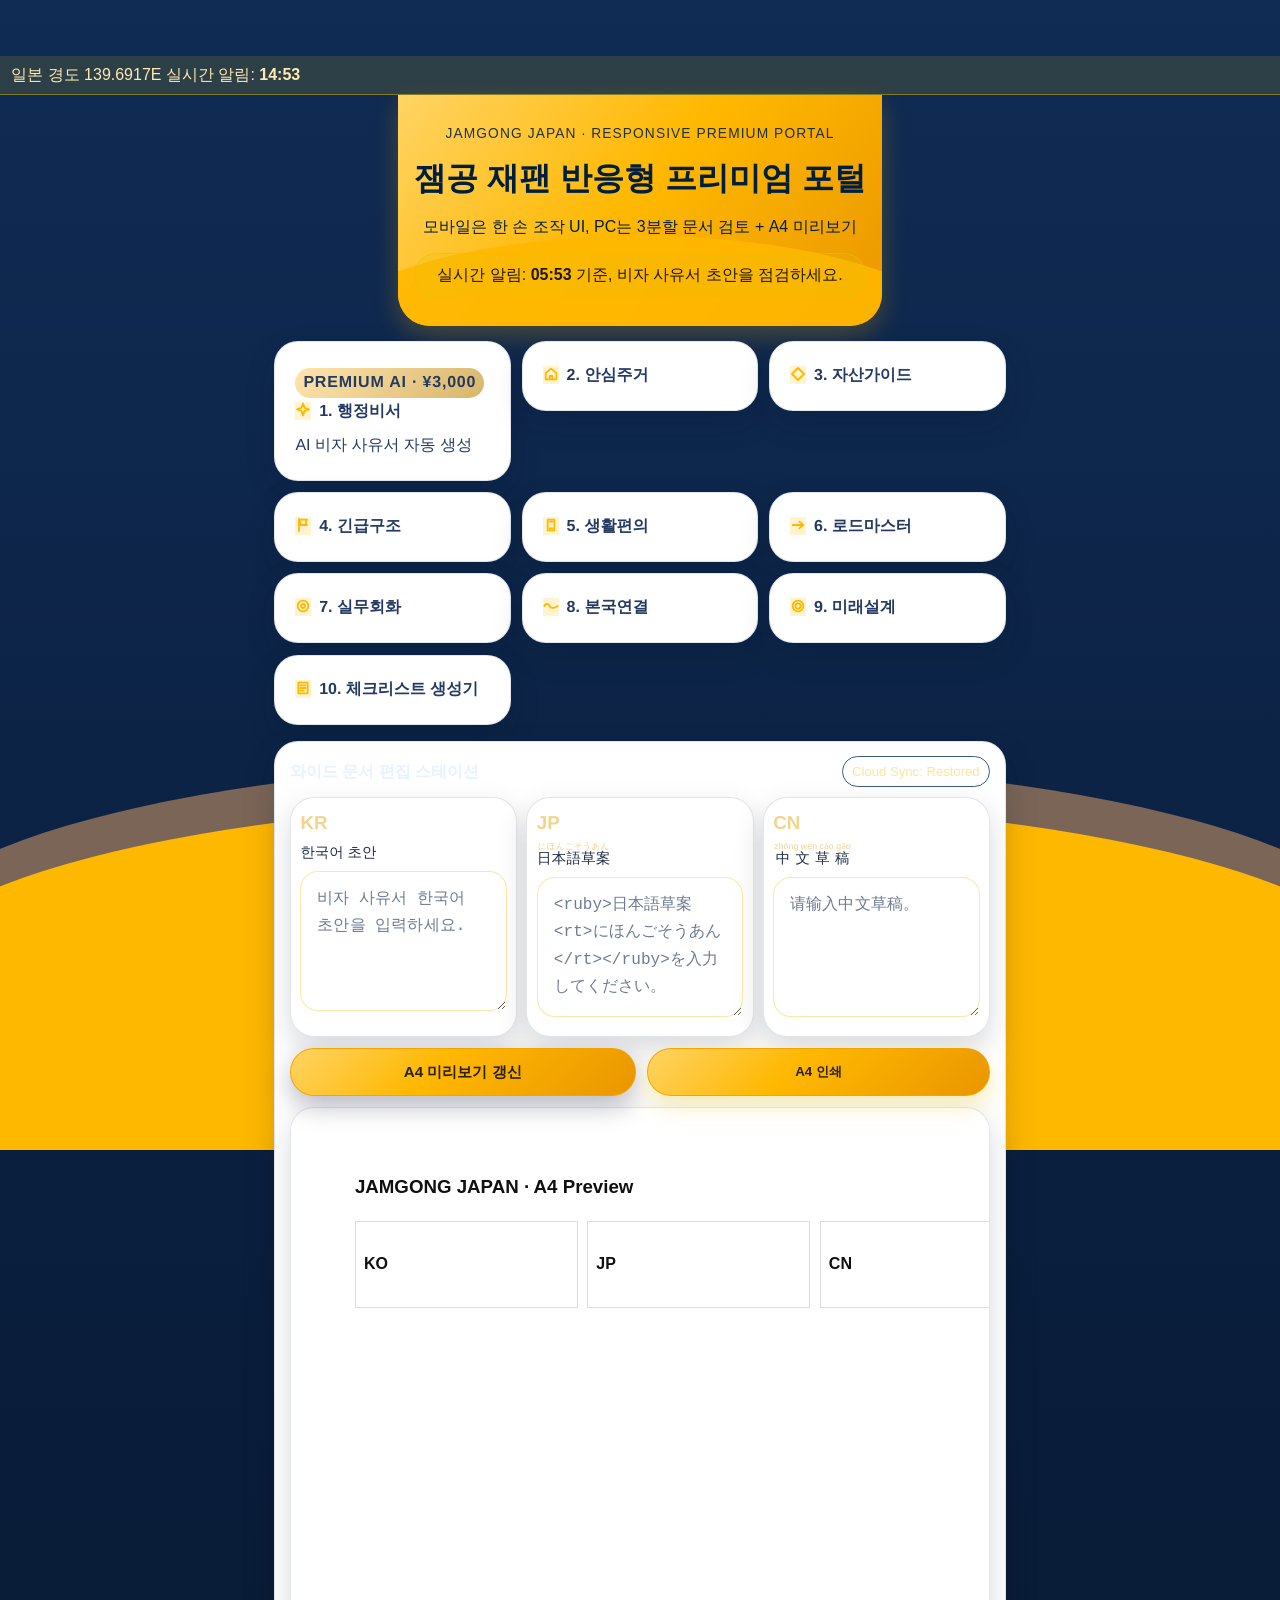
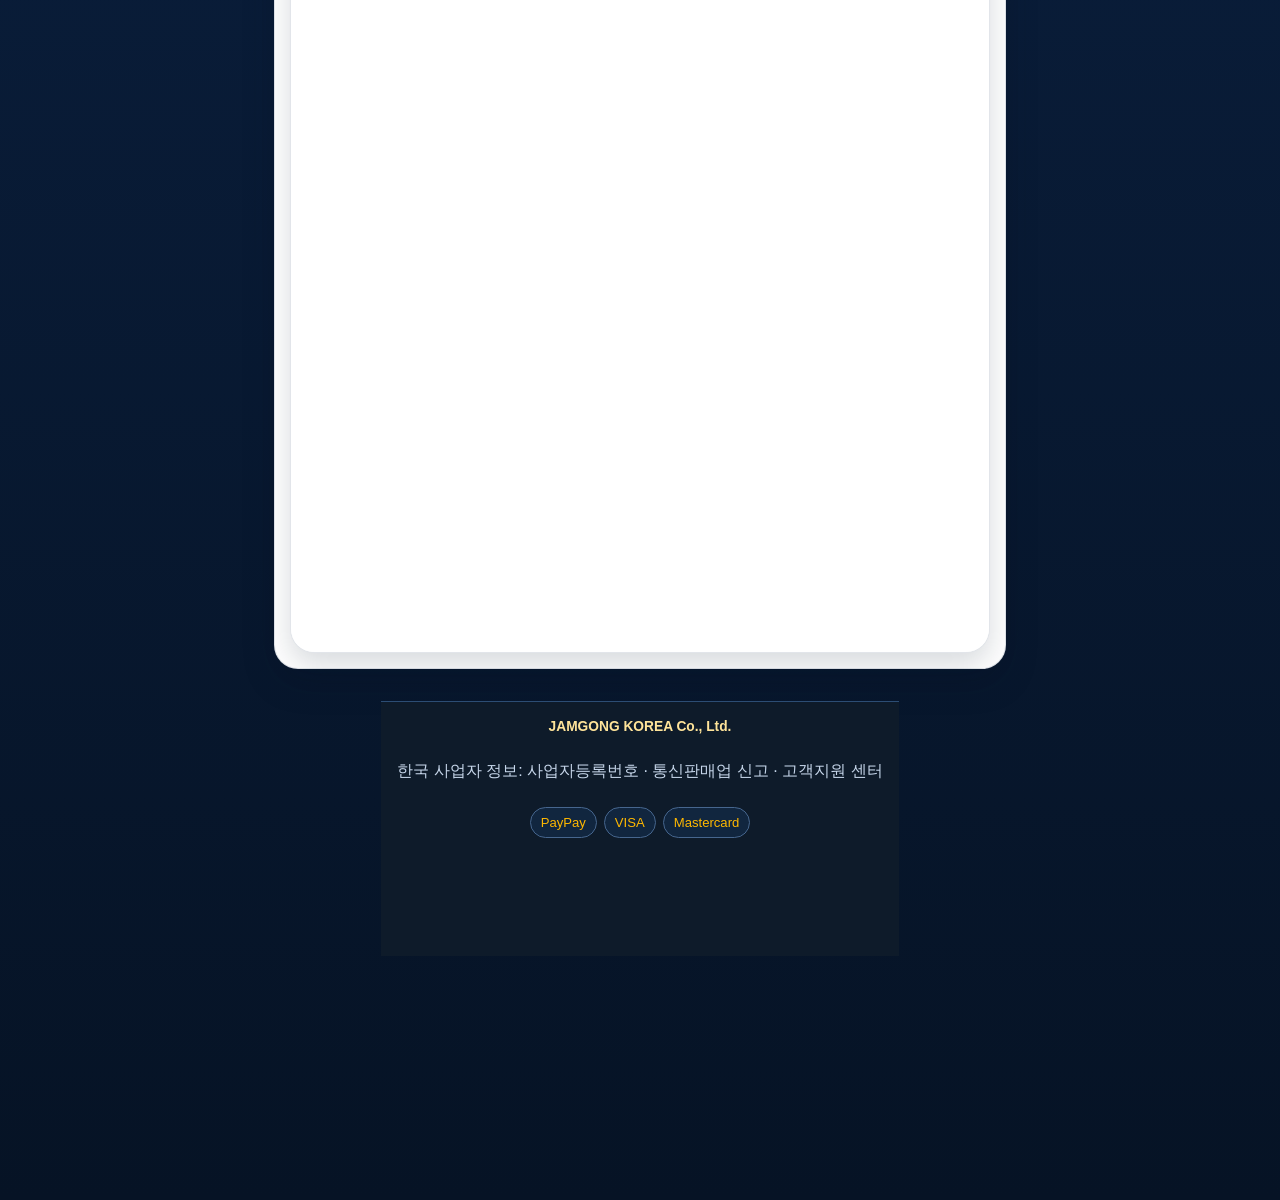
==== commit 3ca2d77d: "Refine checklist generator with premium card, typography, and radius system" ====
--- a/index.html
+++ b/index.html
@@ -51,6 +51,7 @@
       <a class="card-link" href="practical-conversation.html"><article class="card"><h2><span class="icon-gold" aria-hidden="true"><svg class="svg-icon" viewBox="0 0 24 24" aria-hidden="true"><circle cx="12" cy="12" r="8"/><circle cx="12" cy="12" r="3"/></svg></span> <span class="lang-block ko">7. 실무회화</span><span class="lang-block ja">7. <ruby>実務会話<rt>じつむかいわ</rt></ruby></span><span class="lang-block zh">7. <ruby>实务会话<rt>shíwù huìhuà</rt></ruby></span></h2></article></a>
       <a class="card-link" href="homeland-connect.html"><article class="card"><h2><span class="icon-gold" aria-hidden="true"><svg class="svg-icon" viewBox="0 0 24 24" aria-hidden="true"><path d="M2 12c2-4 6-4 8 0s6 4 12 0"/></svg></span> <span class="lang-block ko">8. 본국연결</span><span class="lang-block ja">8. <ruby>本国連携<rt>ほんごくれんけい</rt></ruby></span><span class="lang-block zh">8. <ruby>本国连接<rt>běnguó liánjiē</rt></ruby></span></h2></article></a>
       <a class="card-link" href="future-planning.html"><article class="card"><h2><span class="icon-gold" aria-hidden="true"><svg class="svg-icon" viewBox="0 0 24 24" aria-hidden="true"><circle cx="12" cy="12" r="8"/><circle cx="12" cy="12" r="4"/></svg></span> <span class="lang-block ko">9. 미래설계</span><span class="lang-block ja">9. <ruby>未来設計<rt>みらいせっけい</rt></ruby></span><span class="lang-block zh">9. <ruby>未来规划<rt>wèi lái guī huà</rt></ruby></span></h2></article></a>
+      <a class="card-link" href="checklist-generator.html"><article class="card"><h2><span class="icon-gold" aria-hidden="true"><svg class="svg-icon" viewBox="0 0 24 24" aria-hidden="true"><path d="M5 4h14v16H5z"/><path d="M8 8h8M8 12h8M8 16h5"/></svg></span> <span class="lang-block ko">10. 체크리스트 생성기</span><span class="lang-block ja">10. <ruby>チェックリスト生成<rt>せいせい</rt></ruby></span><span class="lang-block zh">10. <ruby>清单生成器<rt>qīng dān shēng chéng qì</rt></ruby></span></h2></article></a>
     </section>
 
     <section class="desktop-workbench" aria-label="desktop editor">
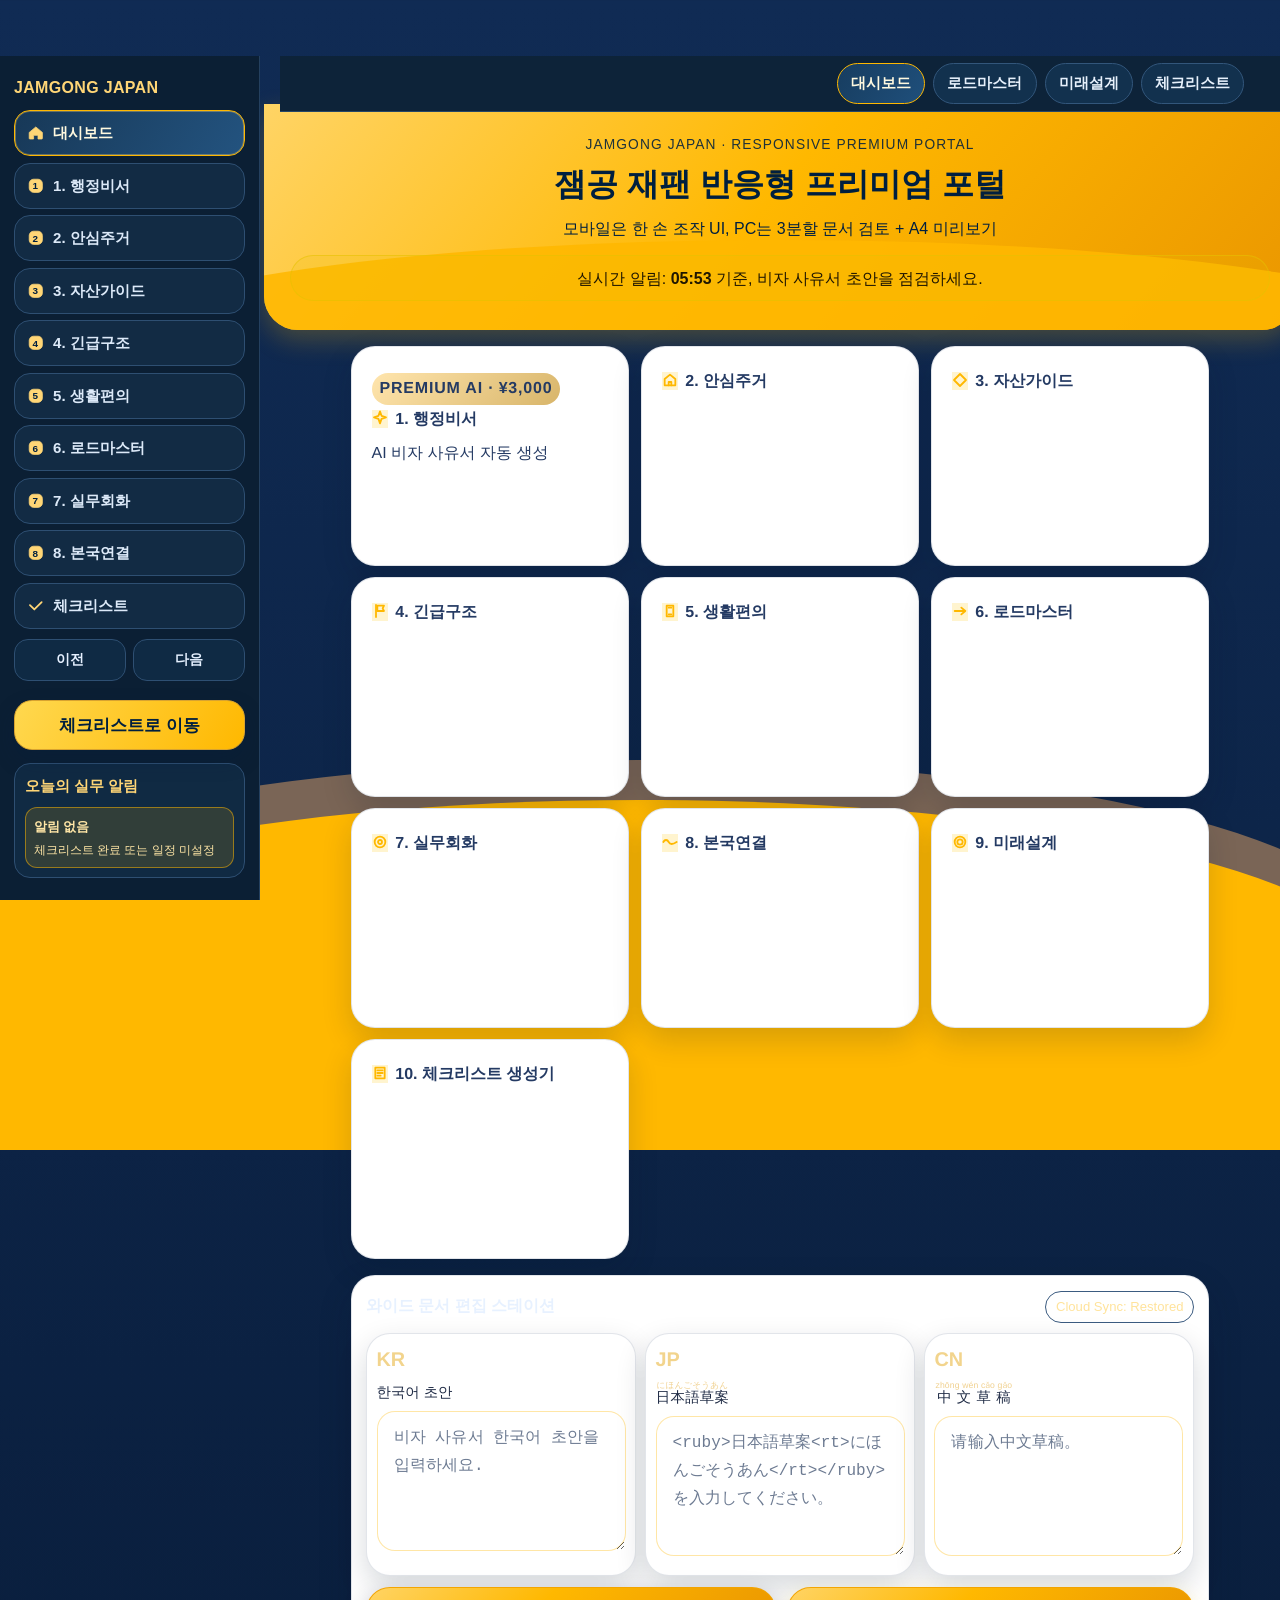
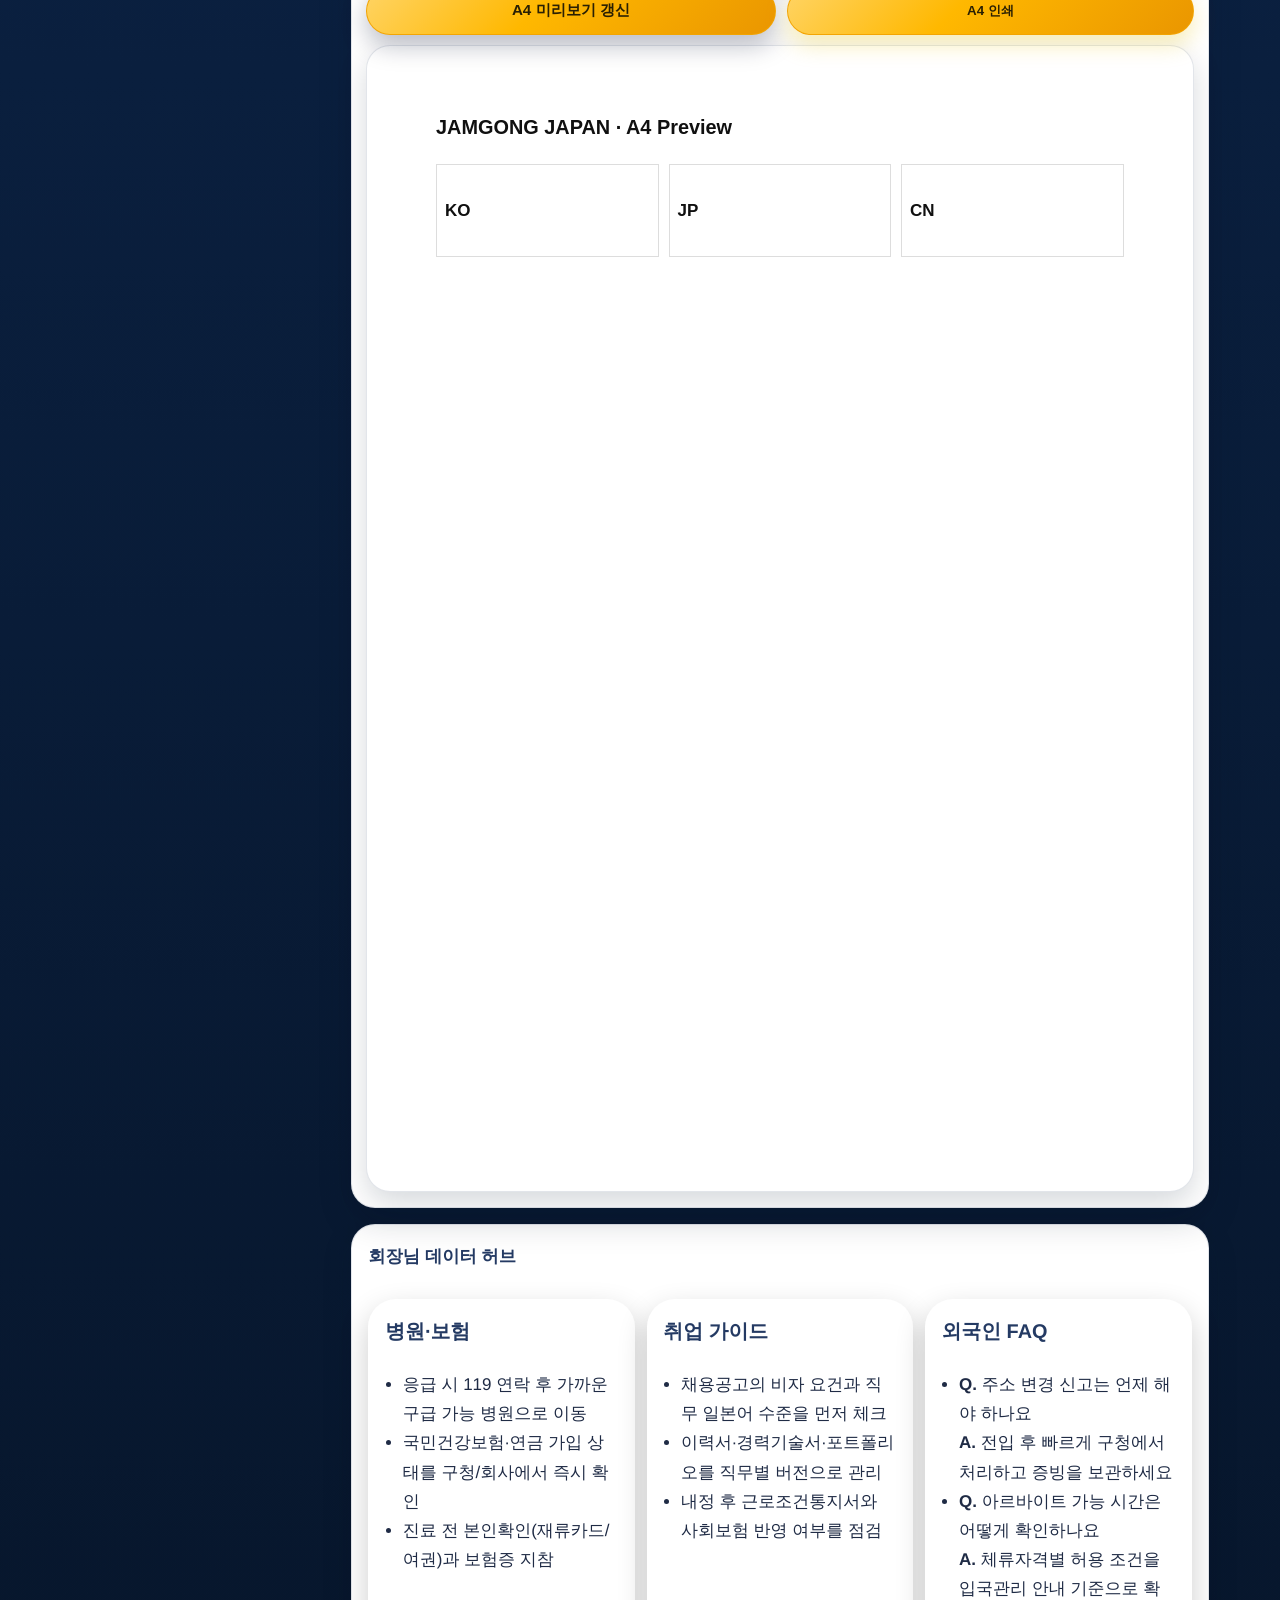
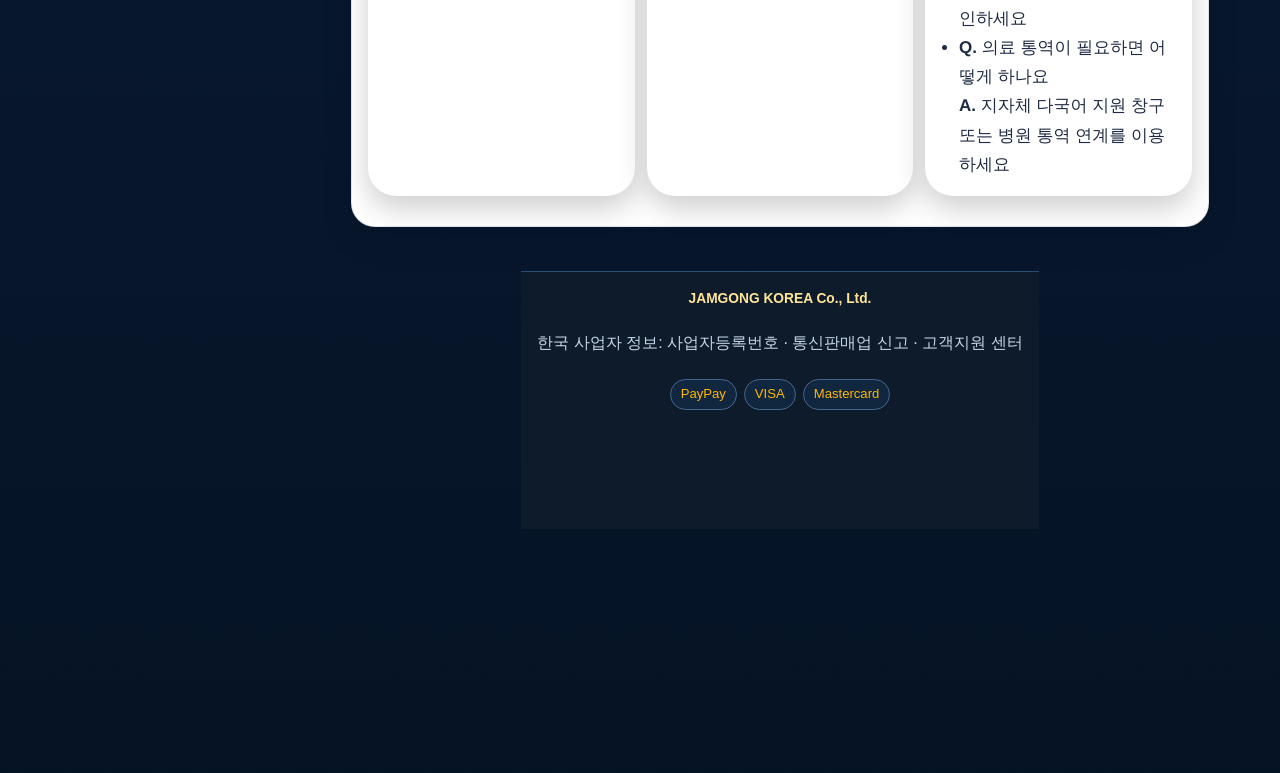
==== commit 72b3dc4f: "Inject chairman data hub across pages and harden home routing" ====
--- a/index.html
+++ b/index.html
@@ -107,6 +107,8 @@
         </article>
       </section>
     </section>
+  
+    <section id="chairman-data-slot"></section>
   </main>
 
   <div class="index-action-bar" aria-label="결제 액션 바">
--- a/style.css
+++ b/style.css
@@ -61,6 +61,10 @@
 .eyebrow { margin: 0; font-size: 0.86rem; letter-spacing: 0.08em; opacity: 0.88; }
 .hero h1 { margin: 0.35rem 0 0.55rem; font-size: clamp(1.3rem, 5vw, 2rem); }
 .hero-copy { margin: 0 auto; max-width: 980px; }
+
+.mobile-urgent-line {
+  display: none;
+}
 
 main { max-width: 1100px; margin: 0 auto; padding: 0.9rem; }
 
@@ -2360,3 +2364,546 @@
 
 .roadmaster-page .time-item strong { color: #001f3f; }
 .roadmaster-page .time-item p { font-size: 12px; color: #666; }
+
+
+/* Desktop-wide responsive expansion (>=1024px) */
+.pc-sidebar {
+  display: none;
+}
+
+@media (min-width: 1024px) {
+  html {
+    -webkit-font-smoothing: antialiased;
+    text-rendering: optimizeLegibility;
+  }
+
+  body.with-pc-sidebar {
+    padding-left: 280px;
+    padding-top: 64px;
+    font-size: 17px;
+    line-height: 1.72;
+  }
+
+  .pc-top-menu {
+    position: fixed;
+    top: 56px;
+    left: 280px;
+    right: 0;
+    height: 56px;
+    background: #0d2339;
+    border-bottom: 1px solid #264667;
+    z-index: 50;
+    display: flex;
+    align-items: center;
+    justify-content: center;
+  }
+
+  .pc-top-menu-inner {
+    width: min(1480px, calc(100vw - 320px));
+    display: flex;
+    justify-content: flex-end;
+    gap: 0.5rem;
+    padding-right: 1rem;
+  }
+
+  .pc-top-menu-inner a {
+    text-decoration: none;
+    color: #e6f0fb;
+    background: #12314e;
+    border: 1px solid #32567b;
+    border-radius: 999px;
+    padding: 0.42rem 0.82rem;
+    font-weight: 800;
+    font-size: 0.92rem;
+    transition: border-color .16s ease, transform .16s ease;
+  }
+
+  .pc-top-menu-inner a:hover {
+    border-color: #ffb800;
+    transform: translateY(-1px);
+  }
+
+  .pc-top-menu-inner a.active {
+    border-color: #ffb800;
+    background: linear-gradient(120deg, #173d60, #1f4f7b);
+    color: #fff9df;
+  }
+
+  .pc-sidebar {
+    display: block;
+    position: fixed;
+    top: 56px;
+    left: 0;
+    bottom: 0;
+    width: 260px;
+    padding: 18px 14px;
+    background: #0b1f34;
+    border-right: 1px solid #24405f;
+    overflow-y: auto;
+    z-index: 35;
+  }
+
+  .pc-sidebar-title {
+    margin: 0 0 0.55rem;
+    color: #ffd676;
+    font-size: 1rem;
+    font-weight: 900;
+    letter-spacing: 0.02em;
+  }
+
+  .pc-sidebar-menu {
+    display: grid;
+    gap: 0.42rem;
+  }
+
+  .pc-sidebar-menu a {
+    text-decoration: none;
+    color: #dce9f8;
+    background: #122b44;
+    border: 1px solid #2e4f72;
+    border-radius: 16px;
+    padding: 0.56rem 0.62rem;
+    font-size: 0.94rem;
+    font-weight: 700;
+    transition: border-color .16s ease, transform .16s ease;
+  }
+
+  .pc-sidebar-menu a:hover {
+    border-color: #ffb800;
+    transform: translateY(-1px);
+  }
+
+  .pc-sidebar-menu a.active {
+    border-color: #ffb800;
+    background: linear-gradient(120deg, #173857, #23537f);
+    box-shadow: inset 0 0 0 1px rgba(255, 214, 118, 0.35);
+    color: #fff9df;
+  }
+
+
+  .pc-nav-ico {
+    width: 1.3rem;
+    display: inline-flex;
+    justify-content: center;
+    margin-right: 0.28rem;
+    position: relative;
+    color: #ffd676;
+  }
+
+  .pc-nav-svg {
+    width: 1.1rem;
+    height: 1.1rem;
+    fill: currentColor;
+    stroke: currentColor;
+  }
+
+  .pc-num {
+    position: absolute;
+    inset: 0;
+    display: grid;
+    place-items: center;
+    font-size: 0.62rem;
+    font-weight: 900;
+    color: #001f3f;
+  }
+
+  .pc-sidebar-menu a {
+    display: flex;
+    align-items: center;
+    gap: 0.18rem;
+  }
+
+  .pc-sidebar-flow {
+    display: grid;
+    grid-template-columns: repeat(2, minmax(0, 1fr));
+    gap: 0.42rem;
+    margin-top: 0.65rem;
+  }
+
+  .pc-flow-link {
+    text-decoration: none;
+    display: inline-flex;
+    align-items: center;
+    justify-content: center;
+    min-height: 42px;
+    border-radius: 14px;
+    color: #e5f0ff;
+    border: 1px solid #2e4f72;
+    background: #0f2a44;
+    font-weight: 800;
+    font-size: 0.86rem;
+    transition: border-color .16s ease, transform .16s ease;
+  }
+
+  .pc-flow-link:hover {
+    border-color: #ffb800;
+    transform: translateY(-1px);
+  }
+
+  .pc-sidebar-cta-wrap {
+    position: sticky;
+    bottom: 12px;
+    margin-top: 0.7rem;
+    padding-top: 0.5rem;
+  }
+
+  .pc-sidebar-cta {
+    display: inline-flex;
+    width: 100%;
+    justify-content: center;
+    align-items: center;
+    min-height: 50px;
+    text-decoration: none;
+    border-radius: 18px;
+    background: linear-gradient(120deg, #ffd84f, #ffb800);
+    color: #001f3f;
+    font-weight: 900;
+    border: 1px solid #d8a330;
+    box-shadow: 0 10px 22px rgba(0, 31, 63, 0.24);
+  }
+
+  .pc-sidebar-cta:hover {
+    filter: brightness(1.03);
+    transform: translateY(-1px);
+  }
+
+  .smart-widget {
+    margin-top: 0.8rem;
+    border: 1px solid #2e4f72;
+    border-radius: 16px;
+    background: #102a43;
+    padding: 0.6rem;
+  }
+
+  .smart-widget h3 {
+    margin: 0 0 0.5rem;
+    color: #ffd676;
+    font-size: 0.92rem;
+  }
+
+  .smart-list {
+    display: grid;
+    gap: 0.42rem;
+  }
+
+  .smart-item {
+    border-radius: 12px;
+    padding: 0.5rem;
+    border: 1px solid transparent;
+  }
+
+  .smart-item strong {
+    display: block;
+    font-size: 0.82rem;
+    margin-bottom: 0.2rem;
+  }
+
+  .smart-item p {
+    margin: 0;
+    font-size: 0.76rem;
+    line-height: 1.4;
+  }
+
+  .smart-item.gold {
+    background: rgba(255, 184, 0, 0.14);
+    border-color: rgba(255, 184, 0, 0.5);
+    color: #ffe6a6;
+  }
+
+  .smart-item.danger {
+    background: rgba(220, 70, 70, 0.2);
+    border-color: rgba(255, 102, 102, 0.65);
+    color: #ffd4d4;
+  }
+
+  .visa-dday-panel {
+    margin-bottom: 0.8rem;
+  }
+
+  .visa-dday-row {
+    display: grid;
+    gap: 0.3rem;
+    margin: 0.6rem 0;
+  }
+
+  .visa-dday-row input {
+    min-height: 42px;
+    border-radius: 10px;
+    border: 1px solid #2f4f73;
+    background: #0f2238;
+    color: #e9f2ff;
+    padding: 0.4rem 0.52rem;
+  }
+  main {
+    max-width: 1480px;
+    padding-left: 1rem;
+    padding-right: 1rem;
+    padding-top: 1rem;
+    line-height: 1.72;
+  }
+
+  .card,
+  .principles,
+  .content-card,
+  .premium-card {
+    padding: clamp(0.95rem, 1.05vw, 1.25rem);
+  }
+
+
+  .hero,
+  .golden-streamline-header,
+  .conversation-hero,
+  .emergency-hero,
+  .digital-hero,
+  .homeland-hero,
+  .future-hero,
+  .housing-hero,
+  .asset-hero,
+  .admin-hero {
+    border-bottom-left-radius: 32px;
+    border-bottom-right-radius: 32px;
+    padding-left: 1.6rem;
+    padding-right: 1.6rem;
+  }
+
+
+  .hero,
+  .golden-streamline-header,
+  .conversation-hero,
+  .emergency-hero,
+  .digital-hero,
+  .homeland-hero,
+  .future-hero,
+  .housing-hero,
+  .asset-hero,
+  .admin-hero {
+    max-width: none;
+    width: calc(100% + 2rem);
+    margin-left: -1rem;
+    margin-right: -1rem;
+    border-bottom-left-radius: 34px;
+    border-bottom-right-radius: 34px;
+    overflow: clip;
+  }
+
+  .card,
+  .principles,
+  .content-card,
+  .premium-card,
+  .workflow-card,
+  .finance-card,
+  .lifeline-card,
+  .garbage-card,
+  .conv-card,
+  .home-card,
+  .docs-card,
+  .timeline-card,
+  .alert-card,
+  .em-card,
+  .app-card {
+    line-height: 1.74;
+    padding: clamp(1.05rem, 1.15vw, 1.4rem);
+  }
+
+
+  .hero h1,
+  .golden-streamline-header h1,
+  .conversation-hero h1,
+  .emergency-hero h1,
+  .digital-hero h1,
+  .homeland-hero h1,
+  .future-hero h1,
+  .housing-hero h1,
+  .asset-hero h1,
+  .admin-hero h1 {
+    font-size: clamp(2rem, 2.6vw, 2.7rem);
+    line-height: 1.3;
+  }
+
+  .hero-copy,
+  .golden-streamline-header p {
+    font-size: clamp(1rem, 1.05vw, 1.12rem);
+  }
+  .dashboard,
+  .workflow-grid,
+  .finance-grid,
+  .mobile-core-grid,
+  .conversation-grid,
+  .app-grid,
+  .homeland-grid,
+  .timeline,
+  .emergency-grid,
+  .risk-grid,
+  .housing-check-grid,
+  .asset-grid,
+  .menu-grid {
+    grid-template-columns: repeat(3, minmax(0, 1fr)) !important;
+  }
+
+  .card,
+  .principles,
+  .content-card,
+  .premium-card,
+  .workflow-card,
+  .finance-card,
+  .lifeline-card,
+  .garbage-card,
+  .conv-card,
+  .home-card,
+  .docs-card,
+  .timeline-card,
+  .alert-card,
+  .em-card,
+  .app-card {
+    border-radius: 24px;
+    min-height: 220px;
+    transition: border-color .18s ease, box-shadow .18s ease, transform .18s ease;
+  }
+
+  .card:hover,
+  .principles:hover,
+  .content-card:hover,
+  .premium-card:hover,
+  .workflow-card:hover,
+  .finance-card:hover,
+  .lifeline-card:hover,
+  .garbage-card:hover,
+  .conv-card:hover,
+  .home-card:hover,
+  .docs-card:hover,
+  .timeline-card:hover,
+  .alert-card:hover,
+  .em-card:hover,
+  .app-card:hover {
+    border-color: #ffb800;
+    box-shadow: 0 14px 32px rgba(0, 31, 63, 0.2);
+    transform: translateY(-2px);
+  }
+
+
+  .dashboard,
+  .card-grid {
+    grid-template-columns: repeat(3, minmax(0, 1fr)) !important;
+  }
+
+  .dashboard-main,
+  .partner-slot,
+  .index-action-bar {
+    max-width: 1480px;
+  }
+
+  .index-action-bar {
+    left: auto;
+    right: 1.25rem;
+    bottom: 1.15rem;
+    transform: none;
+    width: min(320px, calc(100vw - 300px));
+  }
+
+  .sos-fab {
+    right: 1.25rem;
+    bottom: 8.2rem;
+  }
+
+  .mobile-bottom-nav {
+    display: none !important;
+  }
+
+  .checklist-return,
+  .asset-checklist-return,
+  .housing-bottom-actions,
+  .conversation-bottom,
+  .digital-bottom,
+  .em-bottom,
+  .home-bottom,
+  .future-bottom {
+    position: fixed !important;
+    top: 124px;
+    right: 1.25rem;
+    bottom: auto;
+    left: auto;
+    z-index: 42;
+    width: min(260px, calc(100vw - 300px));
+    margin: 0;
+    padding: 0.55rem;
+    border-radius: 16px;
+    border: 1px solid #2f4f73;
+    background: rgba(9, 28, 47, 0.95);
+    box-shadow: 0 14px 30px rgba(0, 12, 24, 0.36);
+    backdrop-filter: blur(6px);
+    display: flex !important;
+    flex-wrap: wrap;
+    gap: 0.45rem;
+    justify-content: stretch;
+  }
+
+  .checklist-return > *,
+  .asset-checklist-return > *,
+  .housing-bottom-actions > *,
+  .conversation-bottom > *,
+  .digital-bottom > *,
+  .em-bottom > *,
+  .home-bottom > *,
+  .future-bottom > * {
+    flex: 1 1 120px;
+    min-width: 0;
+  }
+}
+
+
+@media (min-width: 1400px) {
+  .dashboard,
+  .workflow-grid,
+  .finance-grid,
+  .mobile-core-grid,
+  .conversation-grid,
+  .app-grid,
+  .homeland-grid,
+  .timeline,
+  .emergency-grid,
+  .risk-grid,
+  .housing-check-grid,
+  .asset-grid,
+  .menu-grid,
+  .card-grid {
+    grid-template-columns: repeat(4, minmax(0, 1fr)) !important;
+  }
+}
+
+
+@media (max-width: 1023px) {
+  .mobile-urgent-line {
+    display: block;
+    margin: 0;
+    padding: 0.52rem 0.8rem;
+    background: #7b1d1d;
+    color: #ffe7e7;
+    font-size: 0.82rem;
+    font-weight: 700;
+    border-bottom: 1px solid rgba(255, 160, 160, 0.45);
+    white-space: nowrap;
+    overflow: hidden;
+    text-overflow: ellipsis;
+  }
+}
+
+
+.chairman-data-hub {
+  margin-top: 1rem;
+}
+
+.chairman-grid {
+  display: grid;
+  gap: 0.7rem;
+  grid-template-columns: repeat(auto-fit, minmax(240px, 1fr));
+}
+
+.chairman-data-hub h3 {
+  margin-top: 0;
+}
+
+.chairman-data-hub ul {
+  margin: 0;
+  padding-left: 1.1rem;
+  line-height: 1.72;
+}
